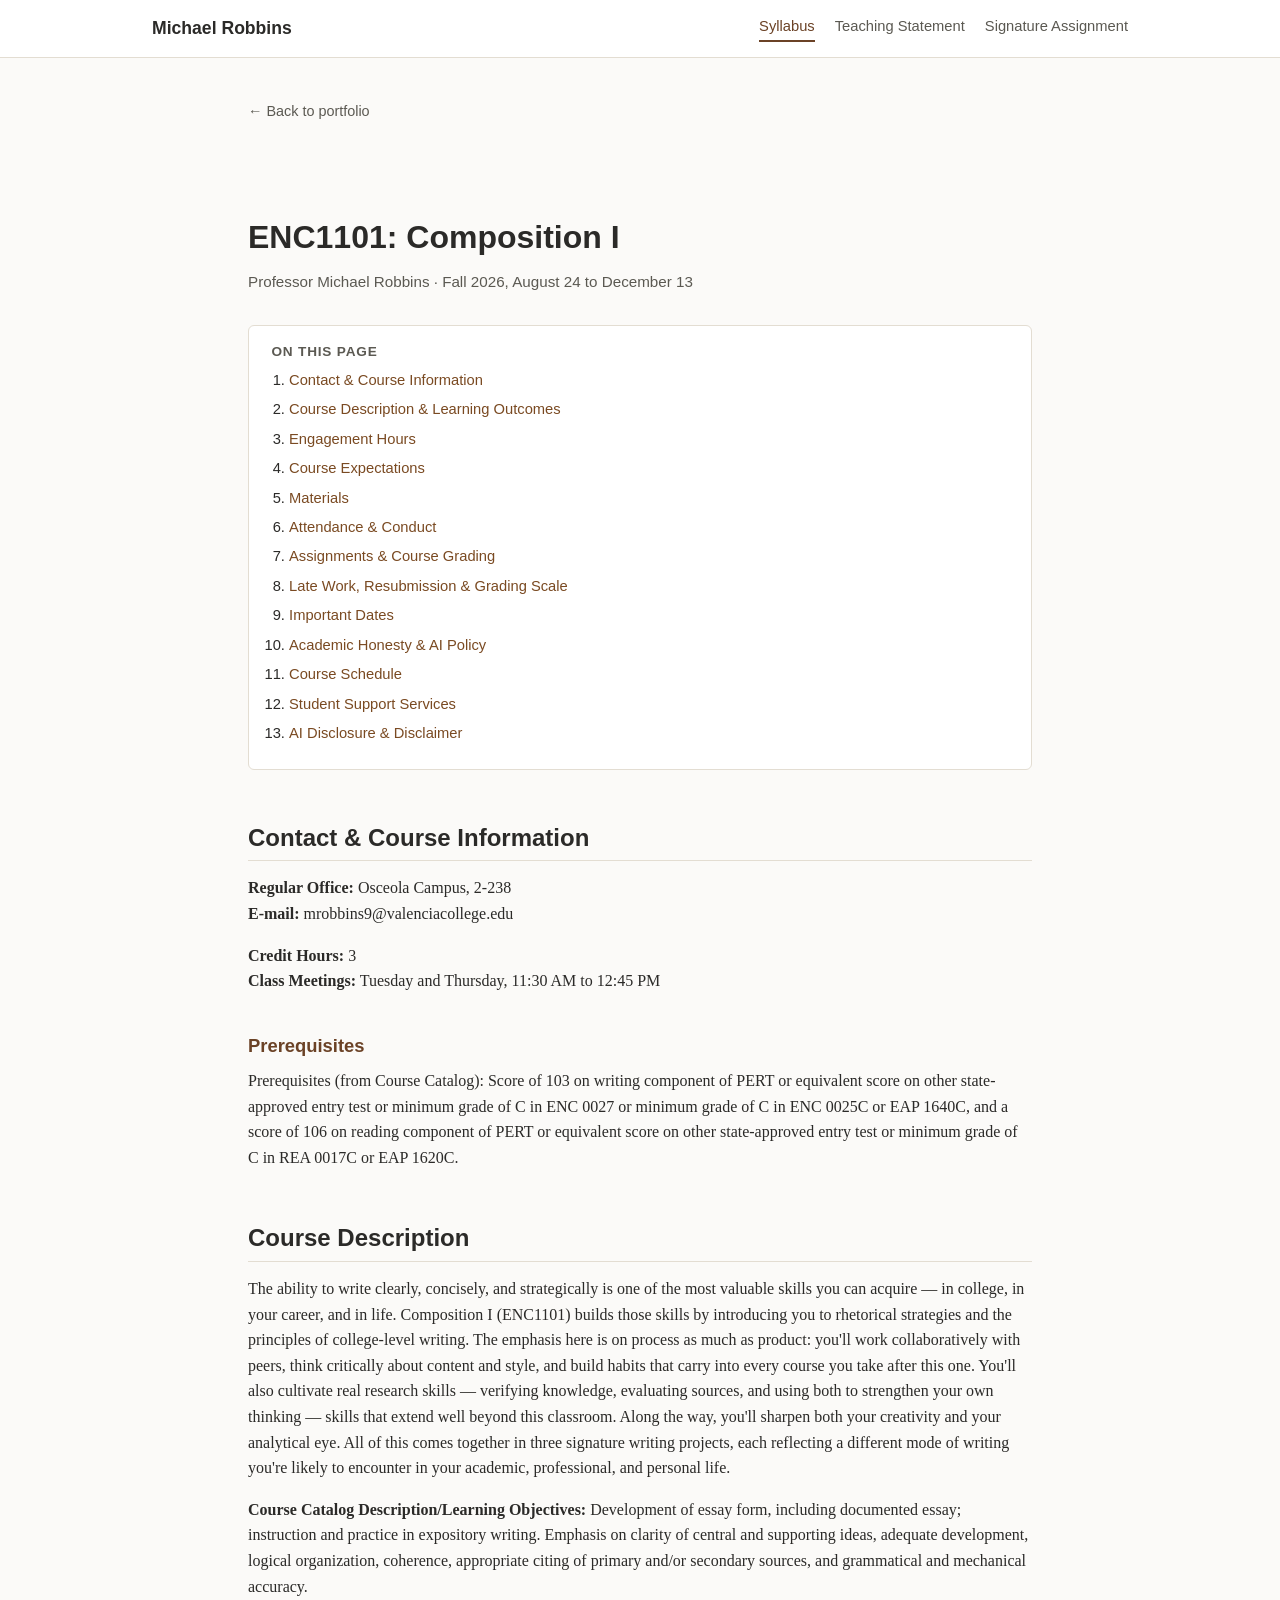
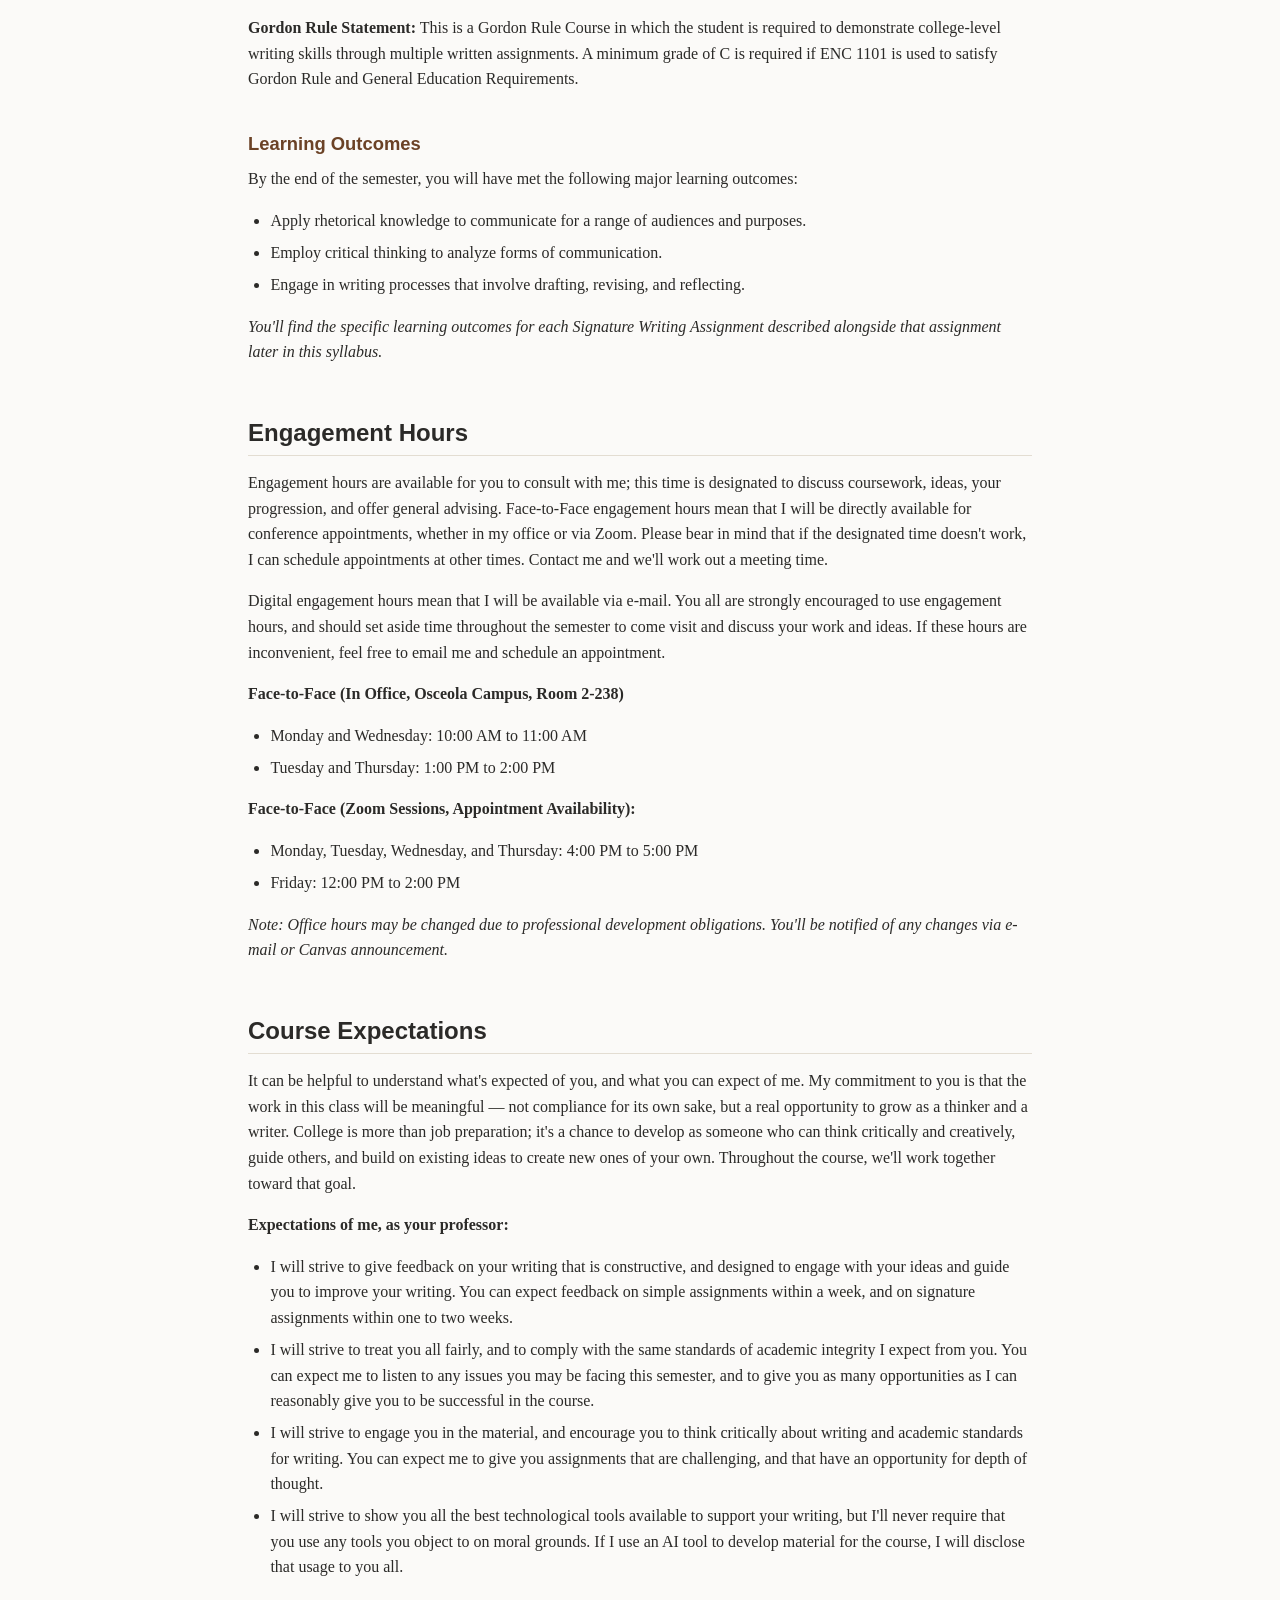
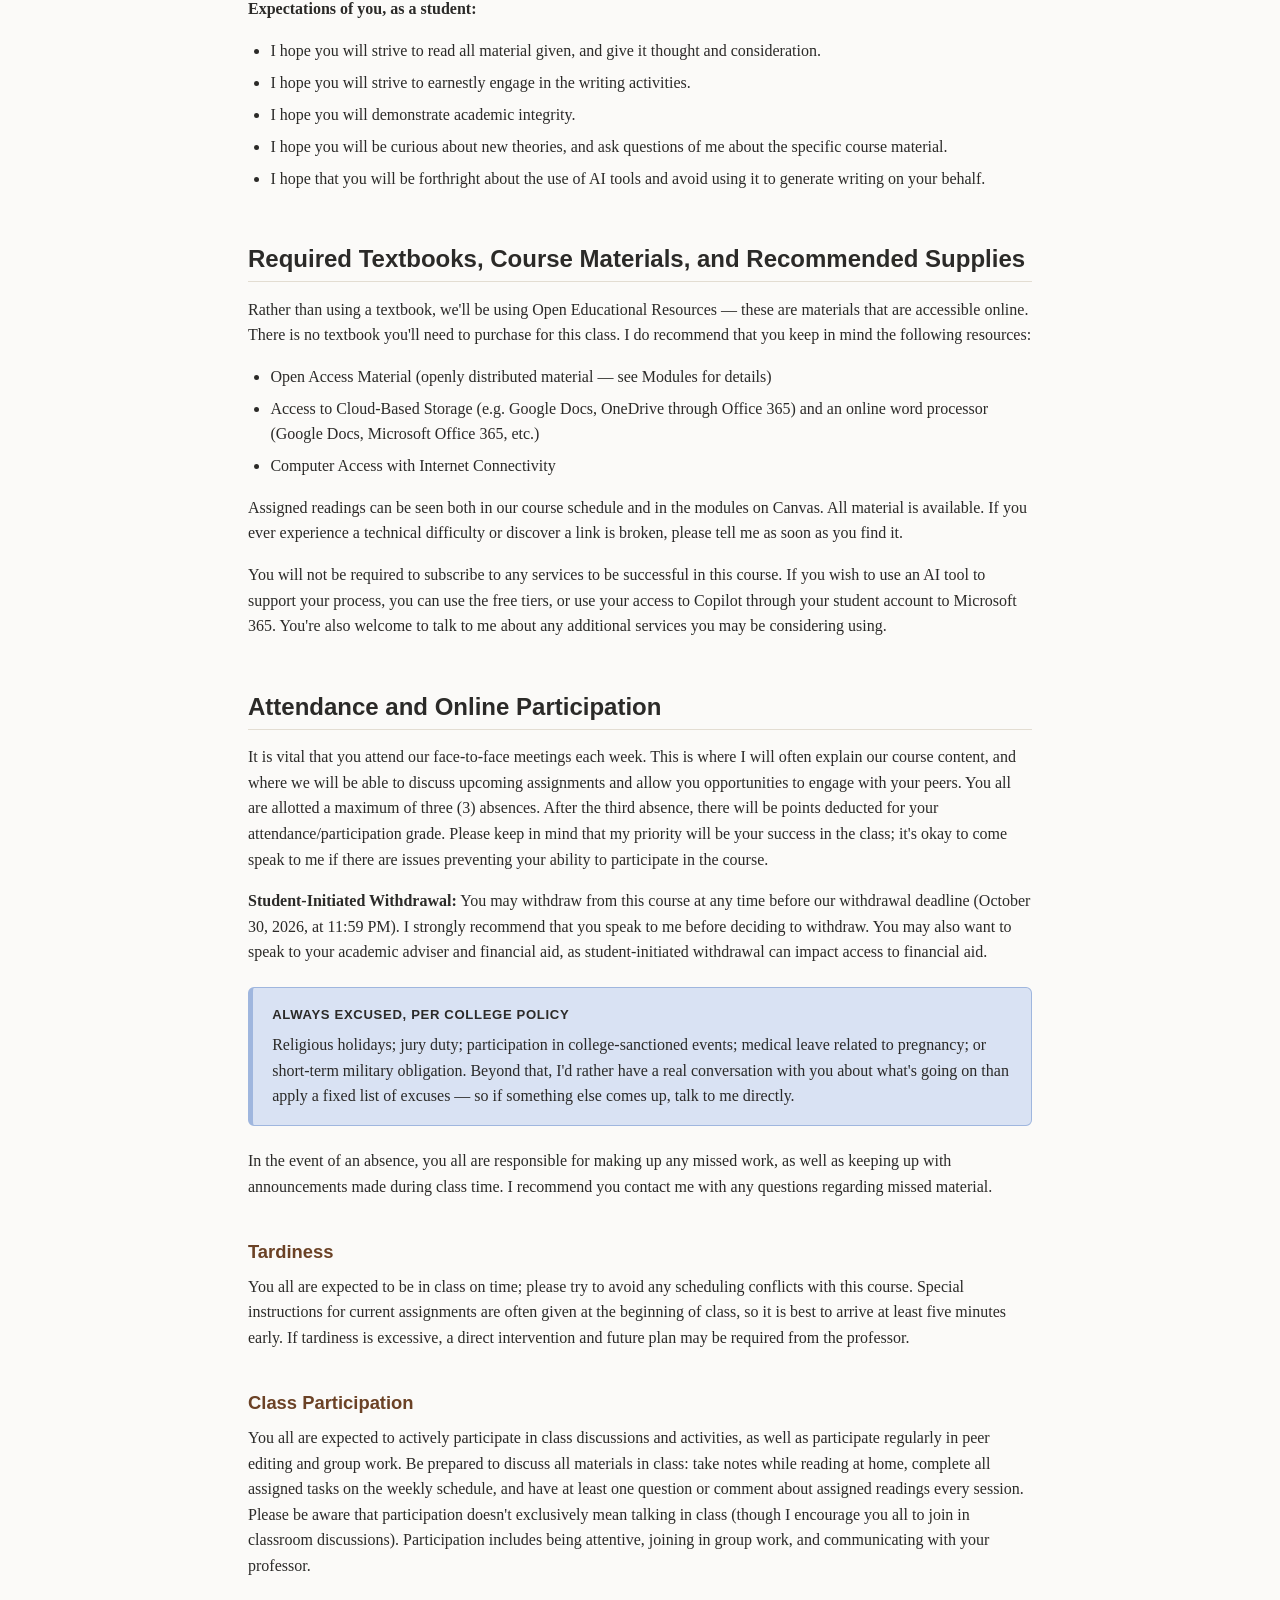
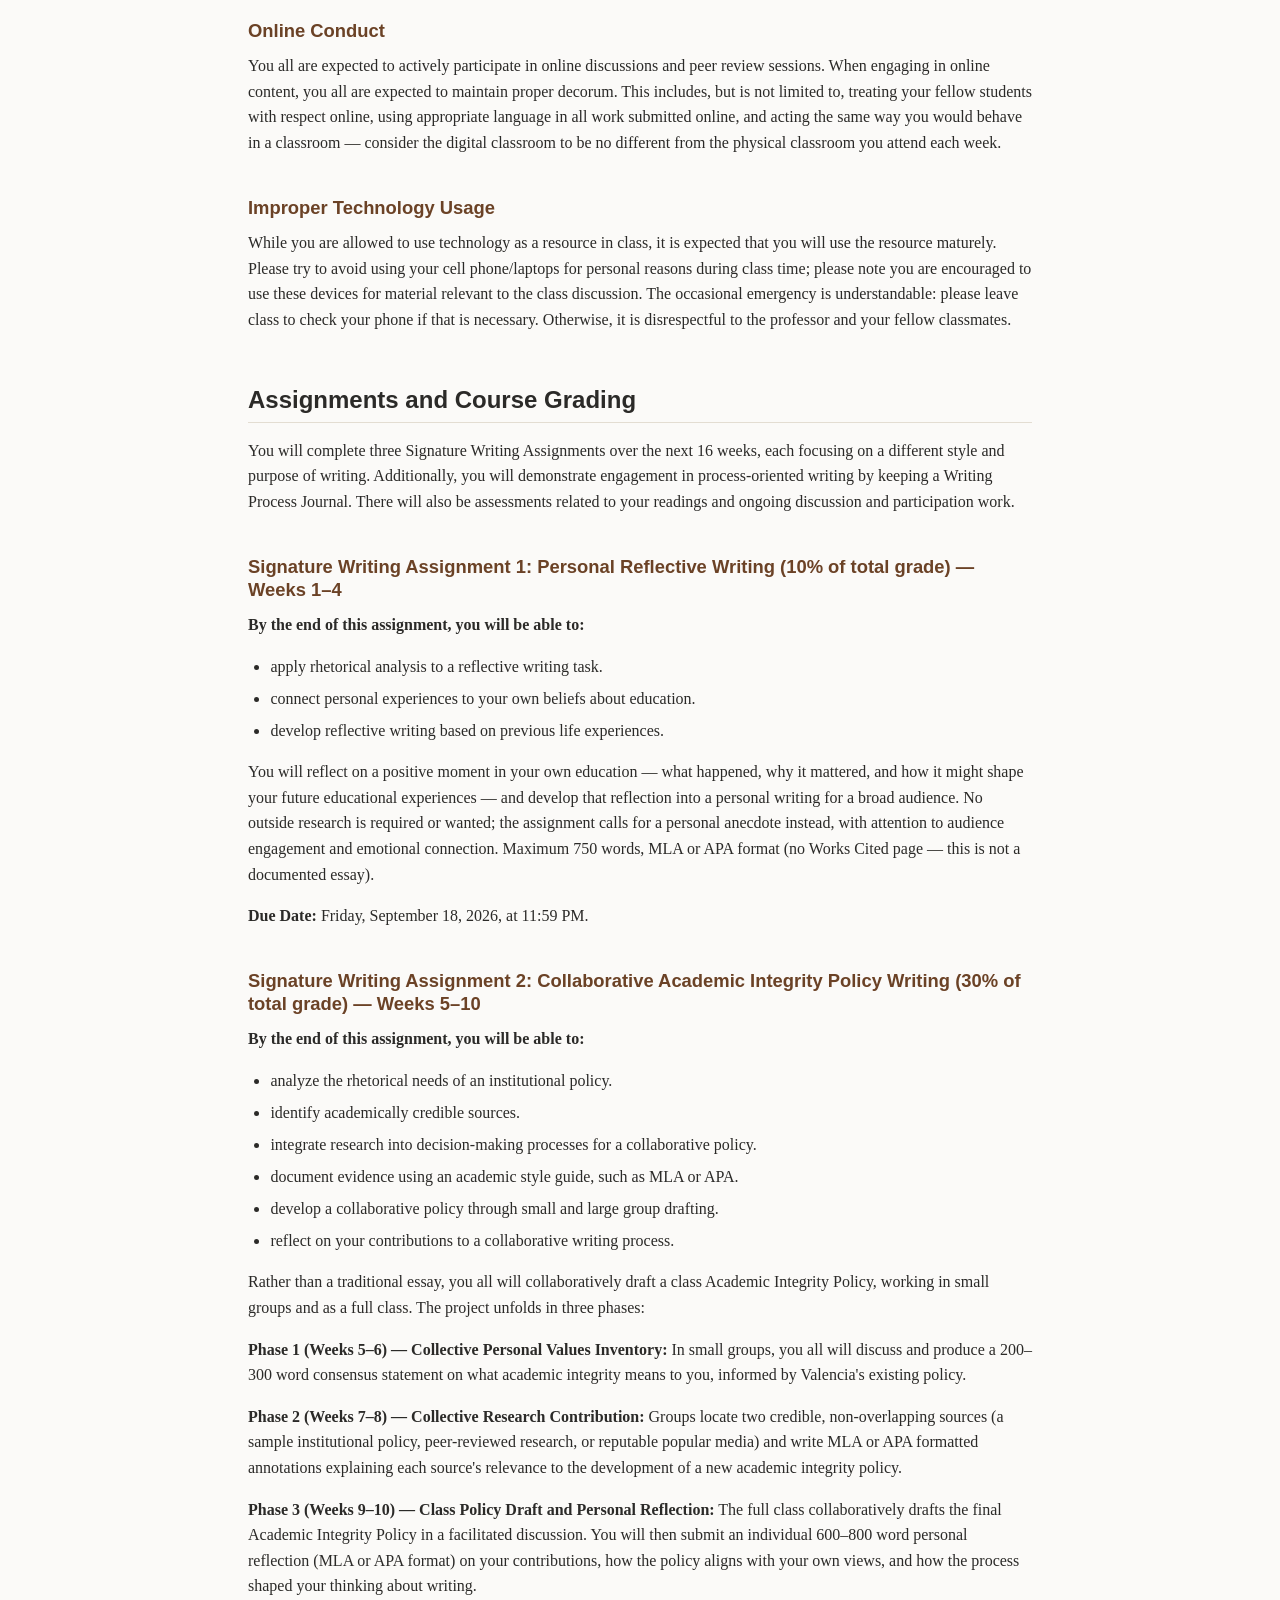
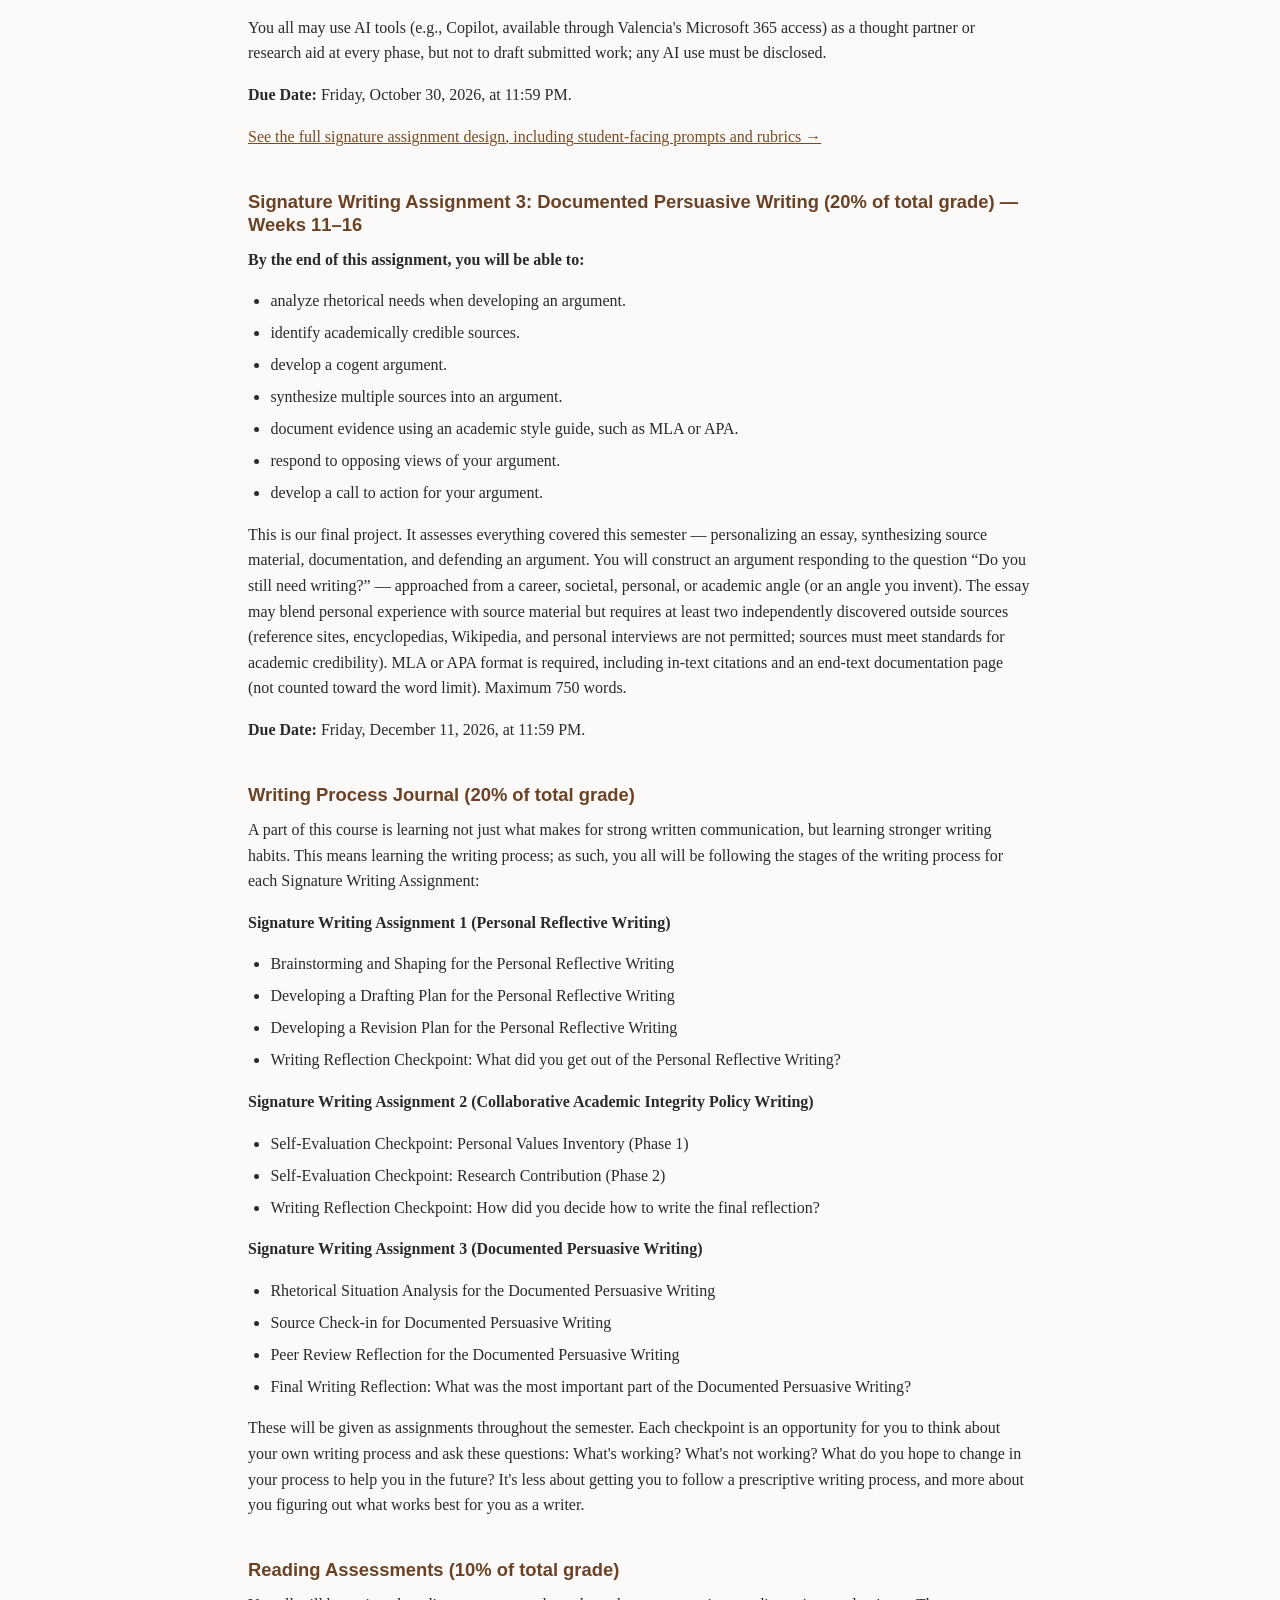
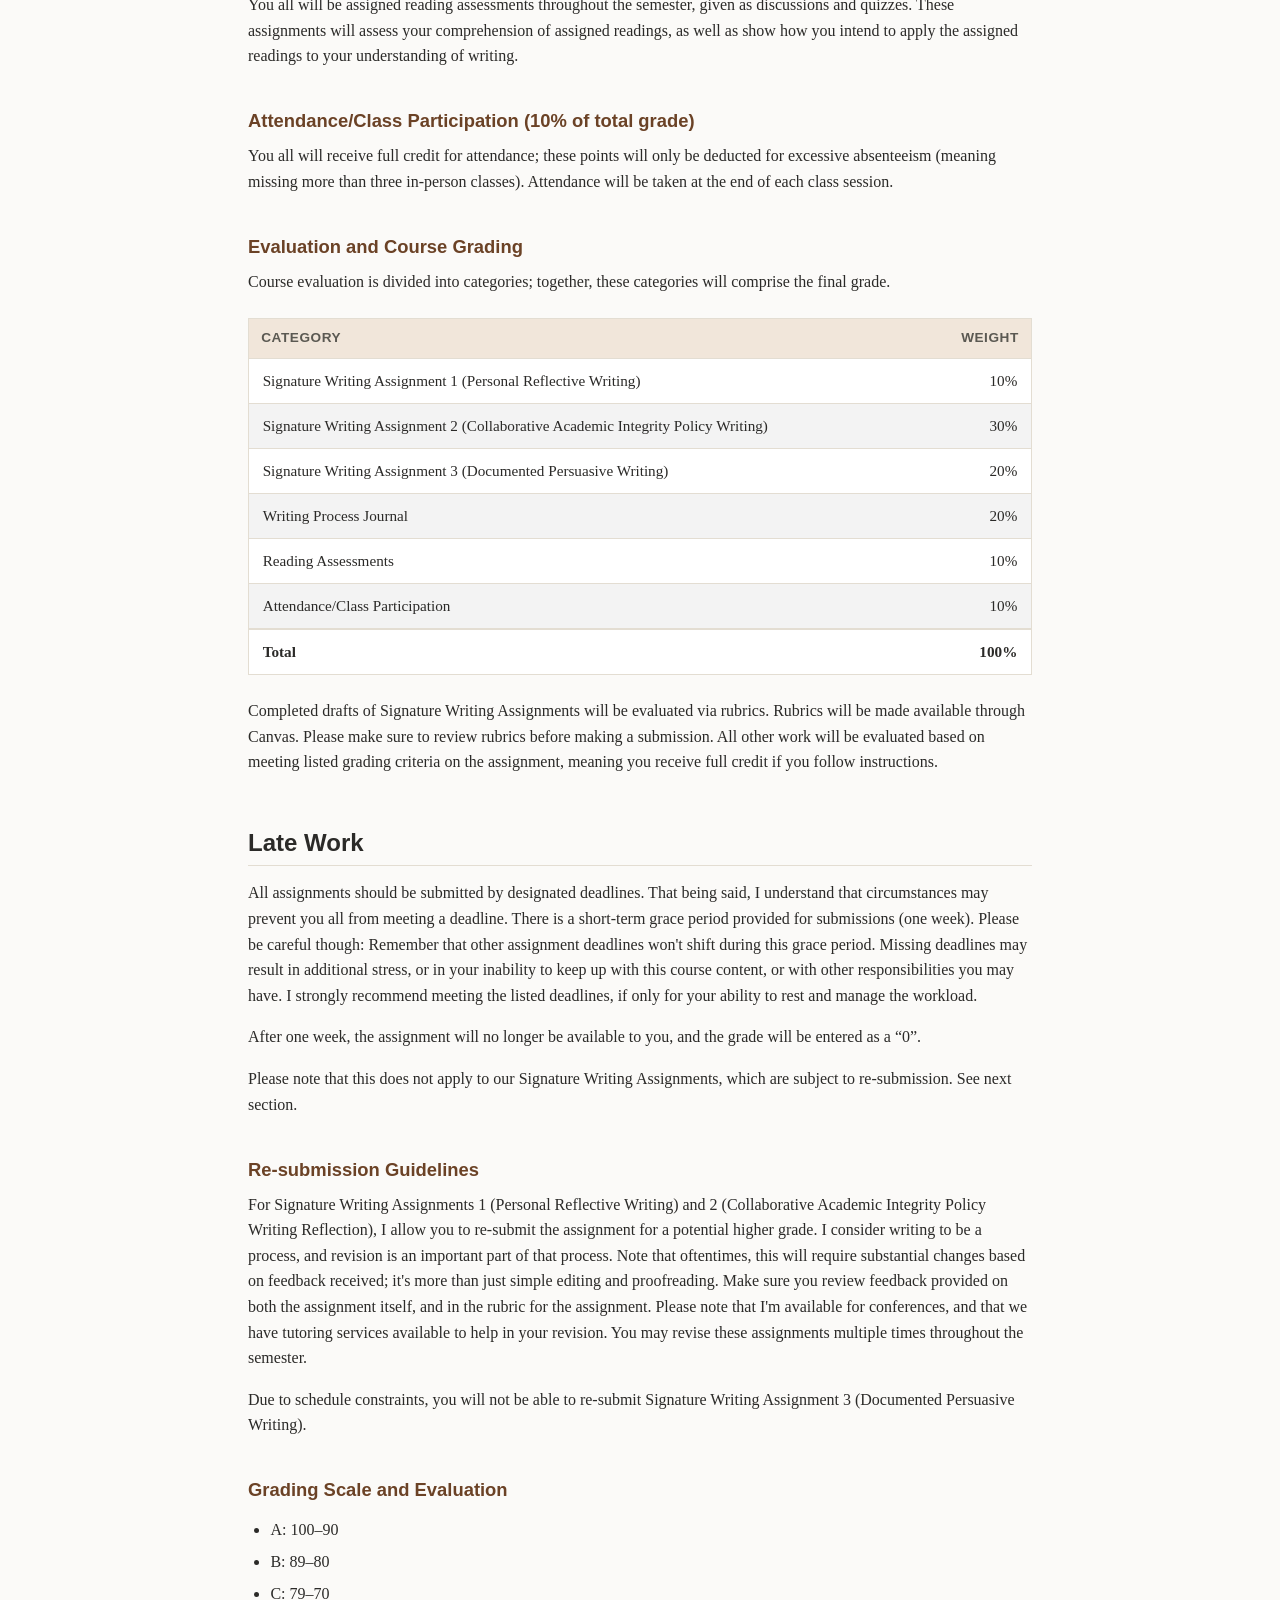
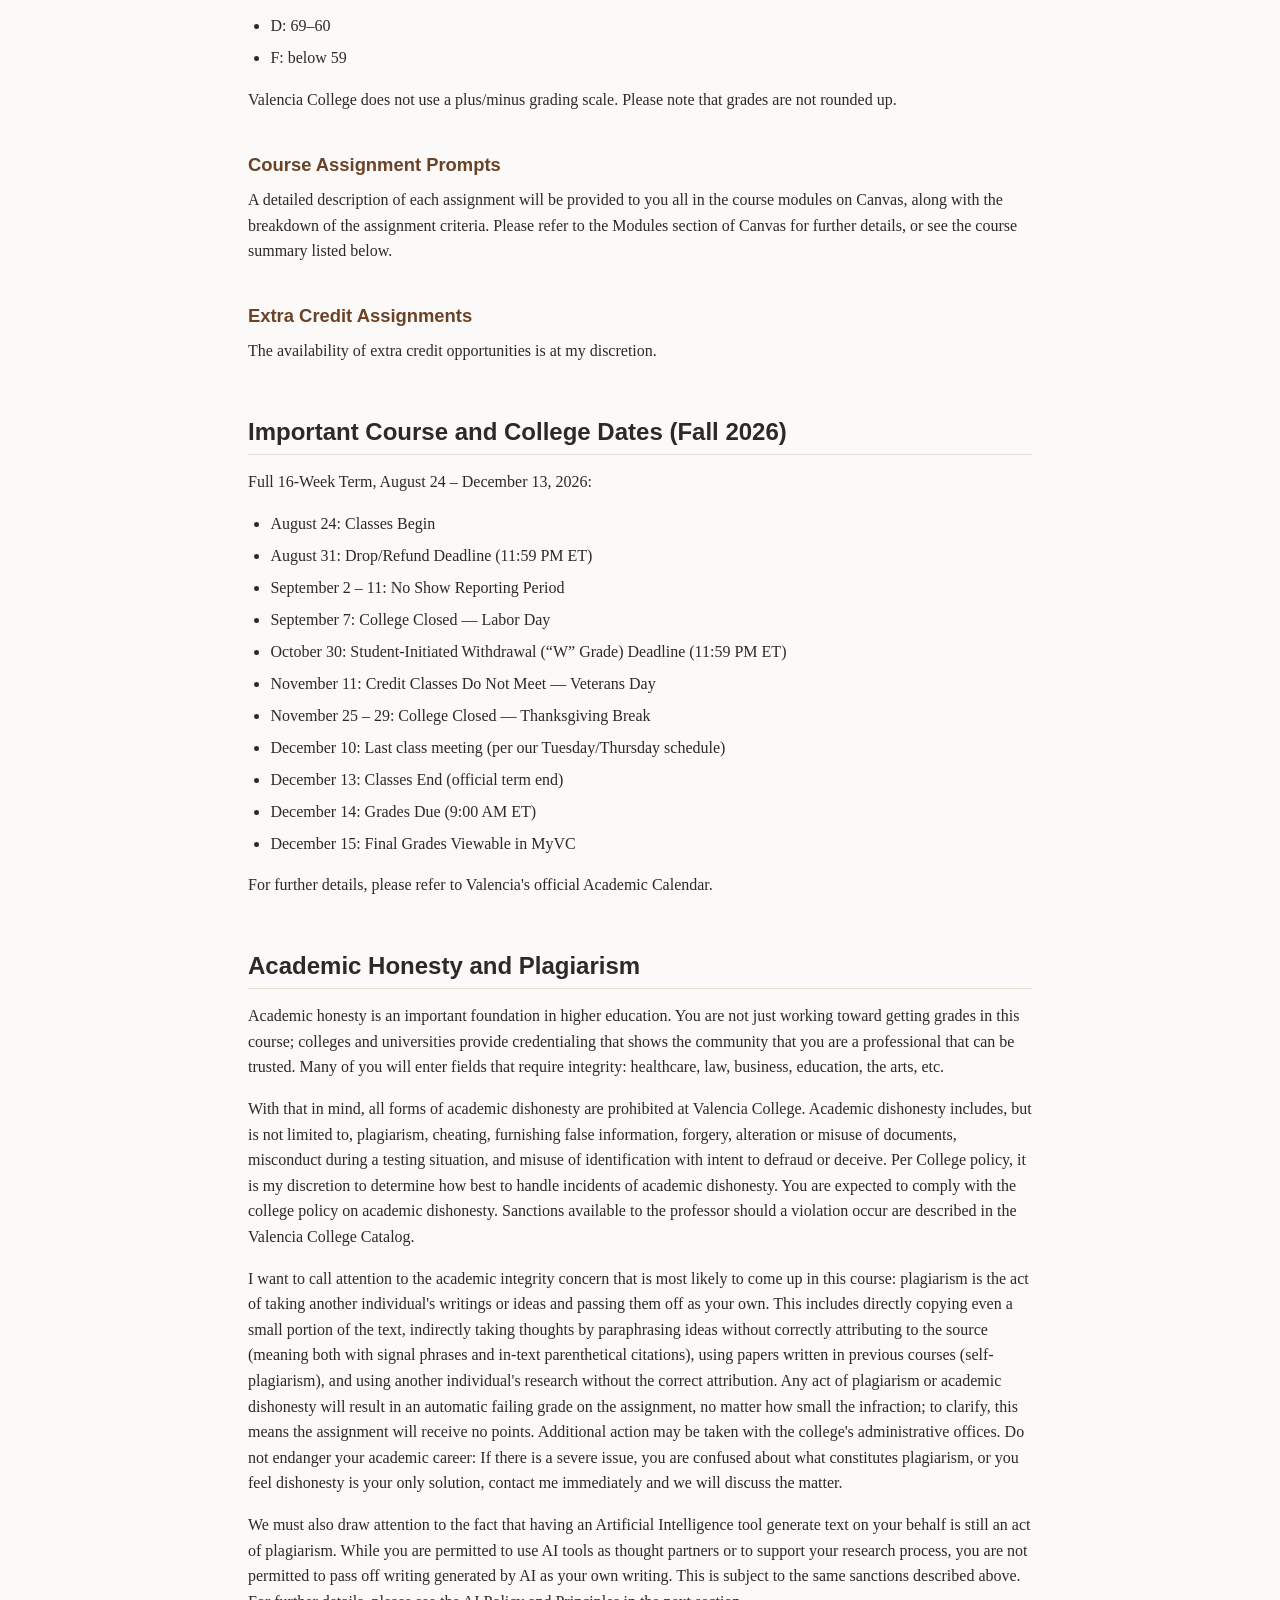
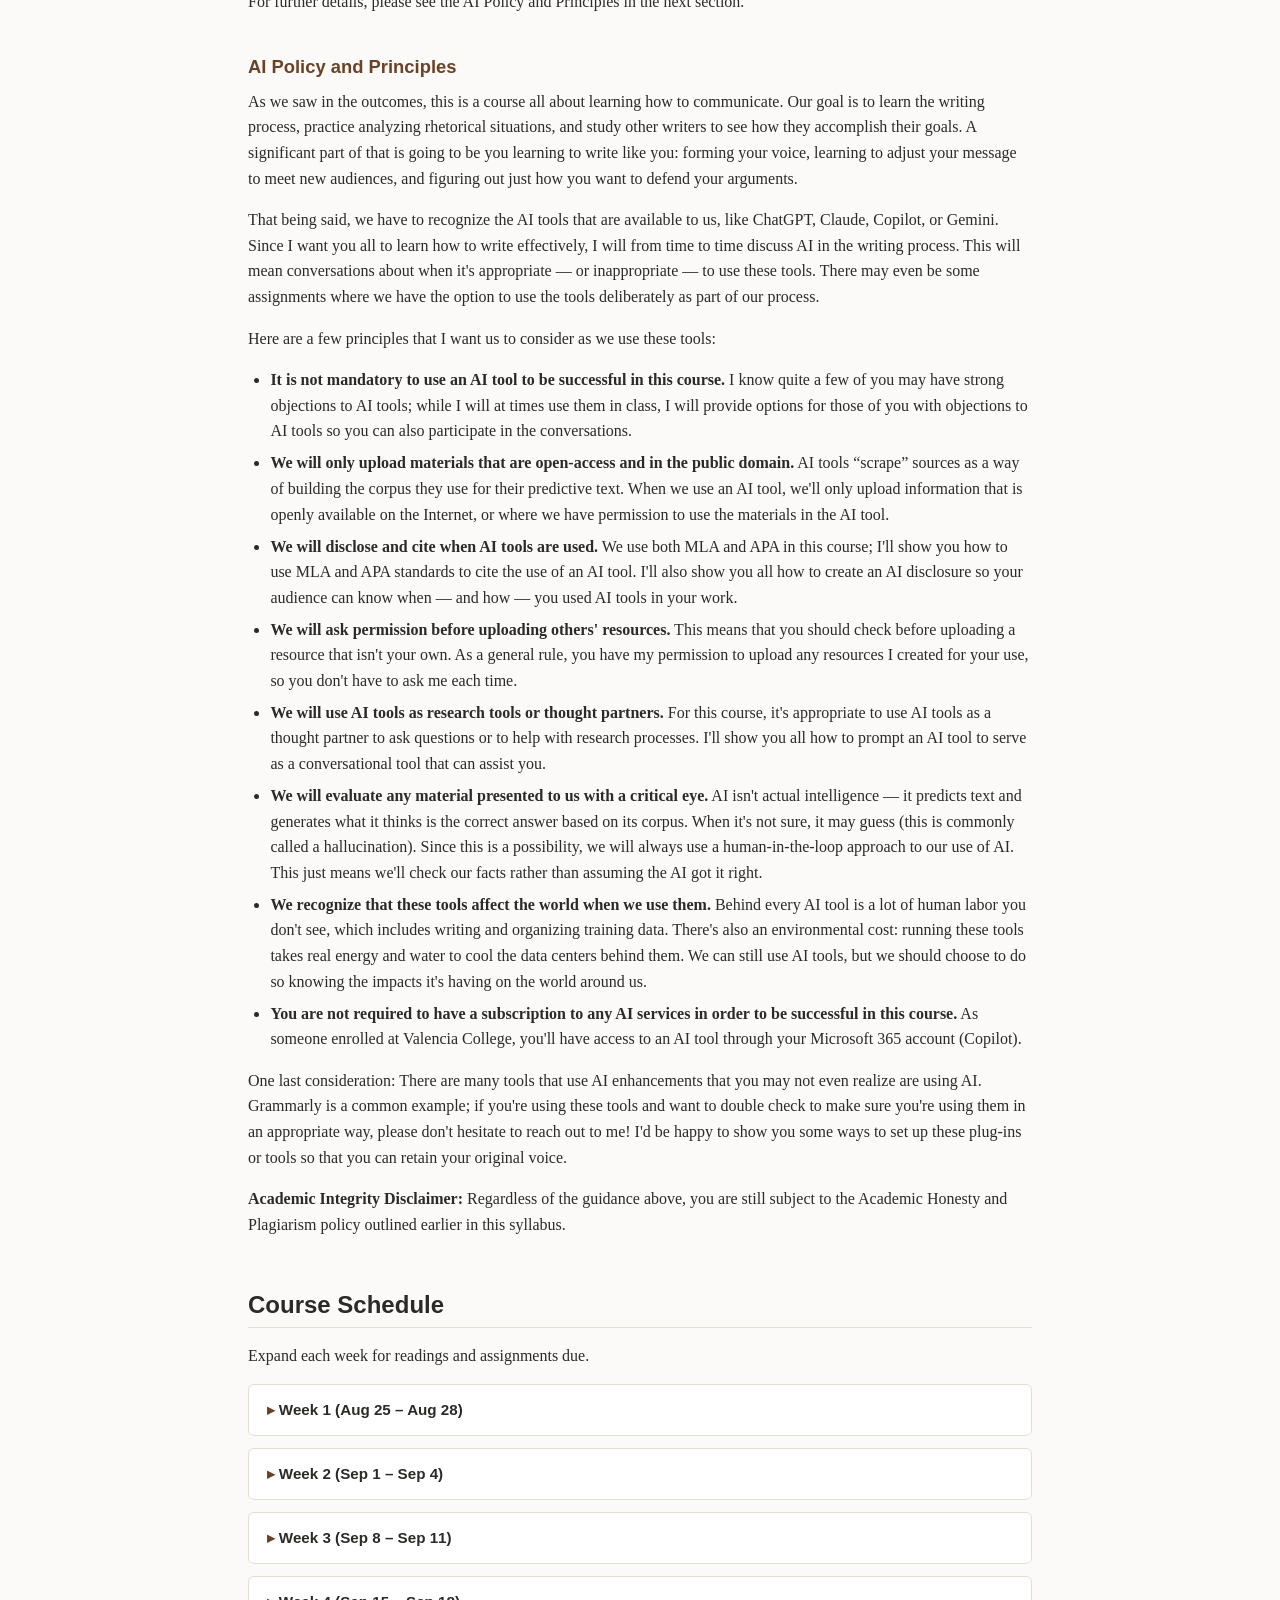
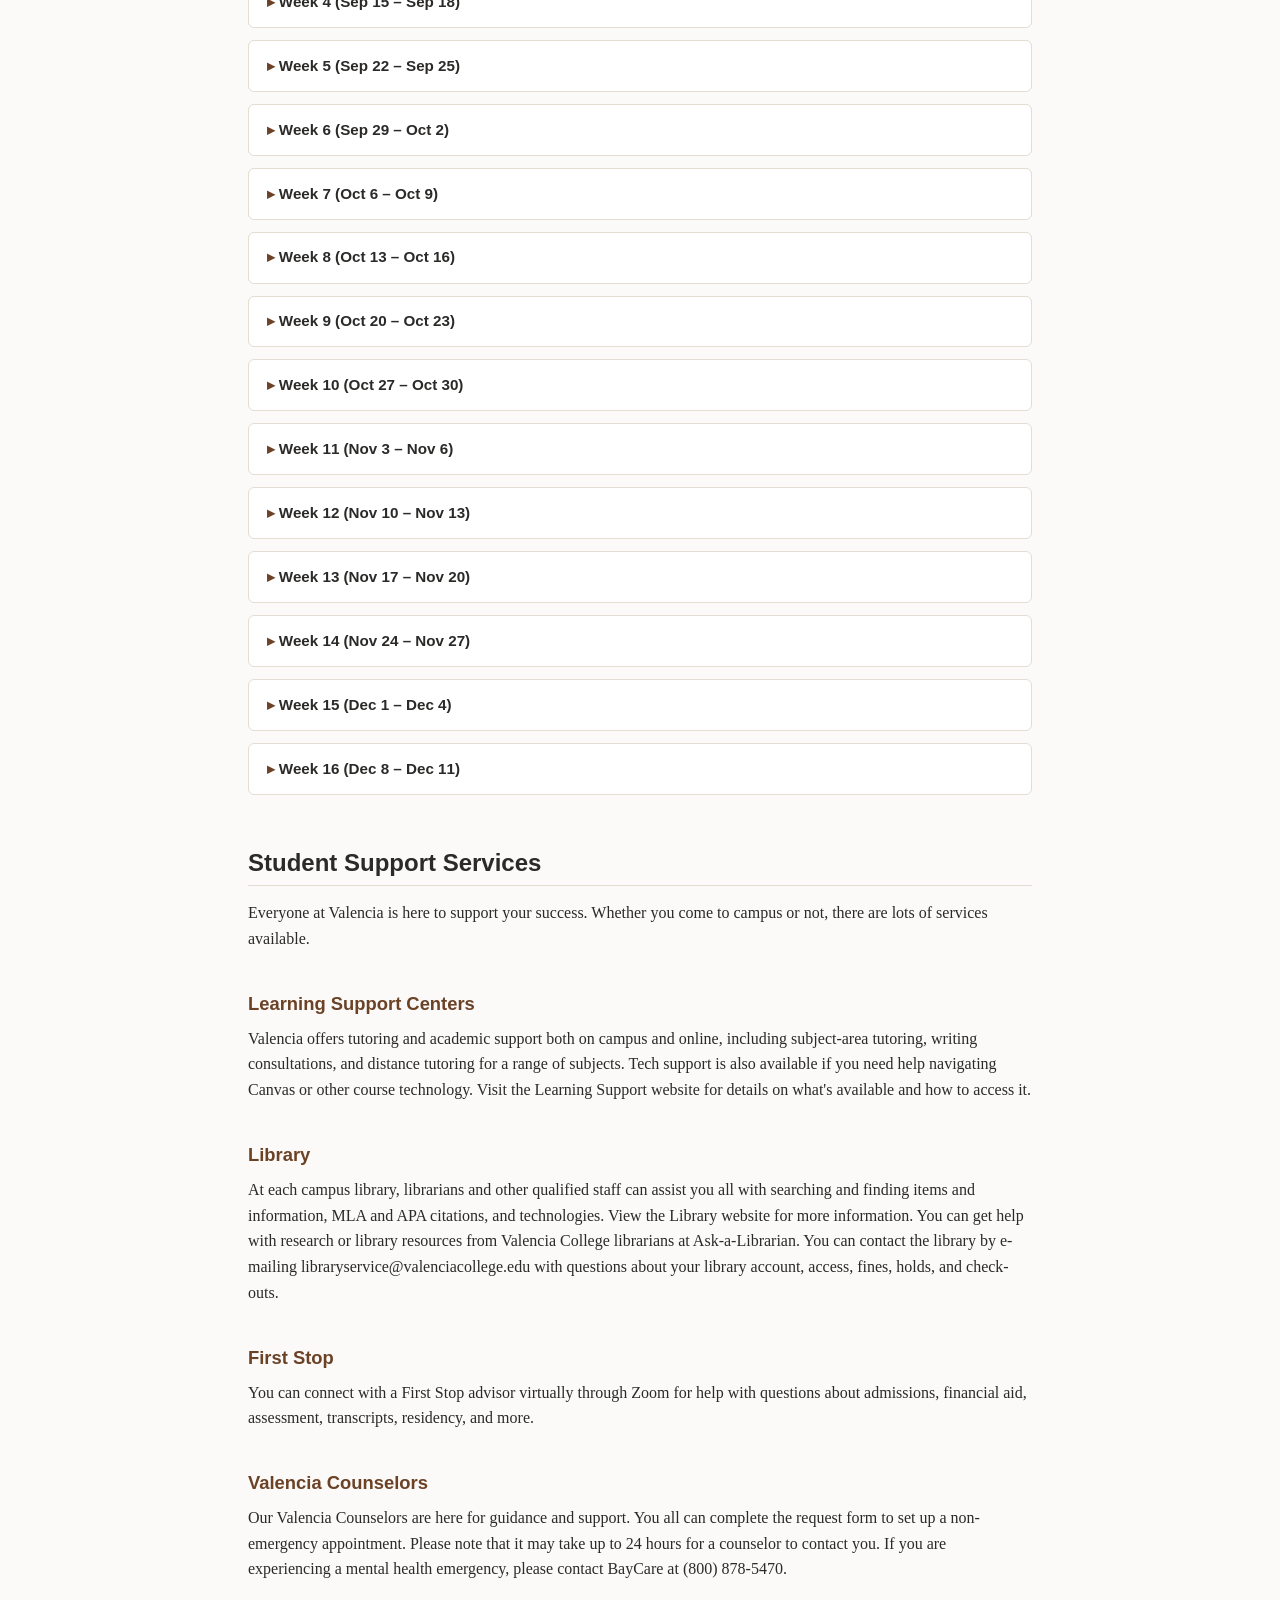
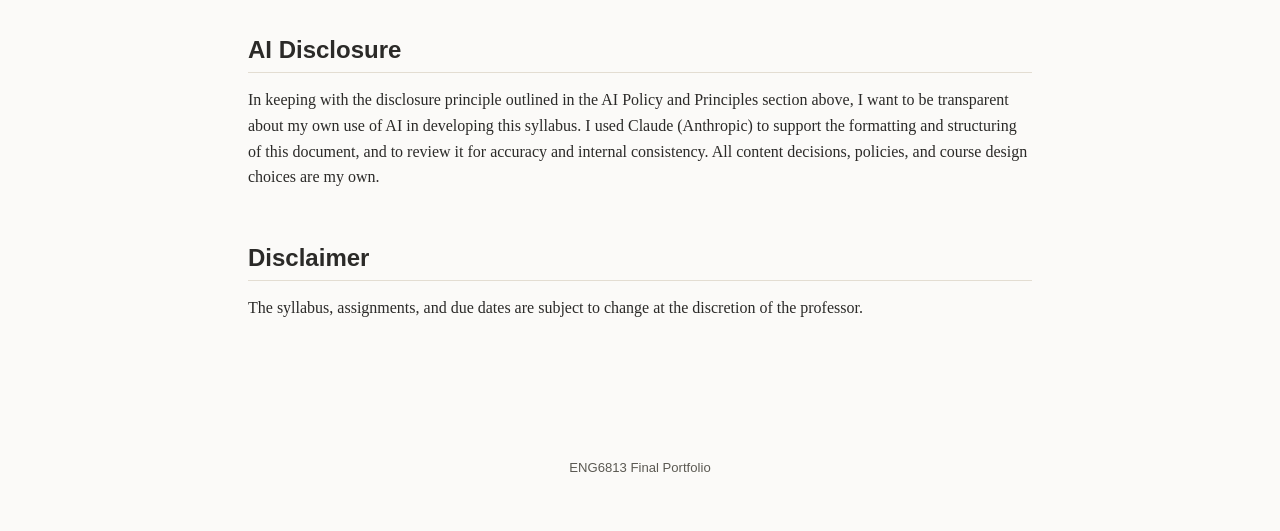
==== syllabus.html @ 7d3c4141 "Add syllabus page Converts the ENC1101 syllabus docx into a full HTML page: an in-page table of cont" ====
<!doctype html>
<html lang="en">
<head>
  <meta charset="utf-8">
  <meta name="viewport" content="width=device-width, initial-scale=1">
  <title>Syllabus — ENC1101: Composition I — Michael Robbins</title>
  <meta name="description" content="Syllabus for ENC1101: Composition I, Fall 2026. Course policies, grading breakdown, and full 16-week schedule.">
  <link rel="stylesheet" href="assets/style.css">
</head>
<body>

  <header class="site-header">
    <div class="site-header__inner">
      <a class="site-header__name" href="index.html">Michael Robbins</a>
      <nav class="site-nav" aria-label="Primary">
        <a href="syllabus.html" aria-current="page">Syllabus</a>
        <a href="teaching-statement.html">Teaching Statement</a>
        <a href="signature-assignment.html">Signature Assignment</a>
      </nav>
    </div>
  </header>

  <main class="page page--wide">
    <a class="back-link" href="index.html">&larr; Back to portfolio</a>

    <h1>ENC1101: Composition I</h1>
    <p class="doc-byline">Professor Michael Robbins &middot; Fall 2026, August 24 to December 13</p>

    <nav class="toc" aria-label="Table of contents">
      <h2>On this page</h2>
      <ol>
        <li><a href="#contact">Contact &amp; Course Information</a></li>
        <li><a href="#description">Course Description &amp; Learning Outcomes</a></li>
        <li><a href="#engagement-hours">Engagement Hours</a></li>
        <li><a href="#expectations">Course Expectations</a></li>
        <li><a href="#materials">Materials</a></li>
        <li><a href="#attendance">Attendance &amp; Conduct</a></li>
        <li><a href="#grading">Assignments &amp; Course Grading</a></li>
        <li><a href="#policies">Late Work, Resubmission &amp; Grading Scale</a></li>
        <li><a href="#dates">Important Dates</a></li>
        <li><a href="#honesty">Academic Honesty &amp; AI Policy</a></li>
        <li><a href="#schedule">Course Schedule</a></li>
        <li><a href="#support">Student Support Services</a></li>
        <li><a href="#disclosures">AI Disclosure &amp; Disclaimer</a></li>
      </ol>
    </nav>

    <h2 id="contact">Contact &amp; Course Information</h2>

    <p><strong>Regular Office:</strong> Osceola Campus, 2-238<br>
    <strong>E-mail:</strong> mrobbins9@valenciacollege.edu</p>

    <p><strong>Credit Hours:</strong> 3<br>
    <strong>Class Meetings:</strong> Tuesday and Thursday, 11:30 AM to 12:45 PM</p>

    <h3>Prerequisites</h3>
    <p>Prerequisites (from Course Catalog): Score of 103 on writing component of PERT or equivalent score on other state-approved entry test or minimum grade of C in ENC 0027 or minimum grade of C in ENC 0025C or EAP 1640C, and a score of 106 on reading component of PERT or equivalent score on other state-approved entry test or minimum grade of C in REA 0017C or EAP 1620C.</p>

    <h2 id="description">Course Description</h2>

    <p>The ability to write clearly, concisely, and strategically is one of the most valuable skills you can acquire &mdash; in college, in your career, and in life. Composition I (ENC1101) builds those skills by introducing you to rhetorical strategies and the principles of college-level writing. The emphasis here is on process as much as product: you'll work collaboratively with peers, think critically about content and style, and build habits that carry into every course you take after this one. You'll also cultivate real research skills &mdash; verifying knowledge, evaluating sources, and using both to strengthen your own thinking &mdash; skills that extend well beyond this classroom. Along the way, you'll sharpen both your creativity and your analytical eye. All of this comes together in three signature writing projects, each reflecting a different mode of writing you're likely to encounter in your academic, professional, and personal life.</p>

    <p><strong>Course Catalog Description/Learning Objectives:</strong> Development of essay form, including documented essay; instruction and practice in expository writing. Emphasis on clarity of central and supporting ideas, adequate development, logical organization, coherence, appropriate citing of primary and/or secondary sources, and grammatical and mechanical accuracy.</p>

    <p><strong>Gordon Rule Statement:</strong> This is a Gordon Rule Course in which the student is required to demonstrate college-level writing skills through multiple written assignments. A minimum grade of C is required if ENC 1101 is used to satisfy Gordon Rule and General Education Requirements.</p>

    <h3 id="outcomes">Learning Outcomes</h3>
    <p>By the end of the semester, you will have met the following major learning outcomes:</p>
    <ul>
      <li>Apply rhetorical knowledge to communicate for a range of audiences and purposes.</li>
      <li>Employ critical thinking to analyze forms of communication.</li>
      <li>Engage in writing processes that involve drafting, revising, and reflecting.</li>
    </ul>
    <p><em>You'll find the specific learning outcomes for each Signature Writing Assignment described alongside that assignment later in this syllabus.</em></p>

    <h2 id="engagement-hours">Engagement Hours</h2>

    <p>Engagement hours are available for you to consult with me; this time is designated to discuss coursework, ideas, your progression, and offer general advising. Face-to-Face engagement hours mean that I will be directly available for conference appointments, whether in my office or via Zoom. Please bear in mind that if the designated time doesn't work, I can schedule appointments at other times. Contact me and we'll work out a meeting time.</p>

    <p>Digital engagement hours mean that I will be available via e-mail. You all are strongly encouraged to use engagement hours, and should set aside time throughout the semester to come visit and discuss your work and ideas. If these hours are inconvenient, feel free to email me and schedule an appointment.</p>

    <p><strong>Face-to-Face (In Office, Osceola Campus, Room 2-238)</strong></p>
    <ul>
      <li>Monday and Wednesday: 10:00 AM to 11:00 AM</li>
      <li>Tuesday and Thursday: 1:00 PM to 2:00 PM</li>
    </ul>

    <p><strong>Face-to-Face (Zoom Sessions, Appointment Availability):</strong></p>
    <ul>
      <li>Monday, Tuesday, Wednesday, and Thursday: 4:00 PM to 5:00 PM</li>
      <li>Friday: 12:00 PM to 2:00 PM</li>
    </ul>

    <p><em>Note: Office hours may be changed due to professional development obligations. You'll be notified of any changes via e-mail or Canvas announcement.</em></p>

    <h2 id="expectations">Course Expectations</h2>

    <p>It can be helpful to understand what's expected of you, and what you can expect of me. My commitment to you is that the work in this class will be meaningful &mdash; not compliance for its own sake, but a real opportunity to grow as a thinker and a writer. College is more than job preparation; it's a chance to develop as someone who can think critically and creatively, guide others, and build on existing ideas to create new ones of your own. Throughout the course, we'll work together toward that goal.</p>

    <p><strong>Expectations of me, as your professor:</strong></p>
    <ul>
      <li>I will strive to give feedback on your writing that is constructive, and designed to engage with your ideas and guide you to improve your writing. You can expect feedback on simple assignments within a week, and on signature assignments within one to two weeks.</li>
      <li>I will strive to treat you all fairly, and to comply with the same standards of academic integrity I expect from you. You can expect me to listen to any issues you may be facing this semester, and to give you as many opportunities as I can reasonably give you to be successful in the course.</li>
      <li>I will strive to engage you in the material, and encourage you to think critically about writing and academic standards for writing. You can expect me to give you assignments that are challenging, and that have an opportunity for depth of thought.</li>
      <li>I will strive to show you all the best technological tools available to support your writing, but I'll never require that you use any tools you object to on moral grounds. If I use an AI tool to develop material for the course, I will disclose that usage to you all.</li>
    </ul>

    <p><strong>Expectations of you, as a student:</strong></p>
    <ul>
      <li>I hope you will strive to read all material given, and give it thought and consideration.</li>
      <li>I hope you will strive to earnestly engage in the writing activities.</li>
      <li>I hope you will demonstrate academic integrity.</li>
      <li>I hope you will be curious about new theories, and ask questions of me about the specific course material.</li>
      <li>I hope that you will be forthright about the use of AI tools and avoid using it to generate writing on your behalf.</li>
    </ul>

    <h2 id="materials">Required Textbooks, Course Materials, and Recommended Supplies</h2>

    <p>Rather than using a textbook, we'll be using Open Educational Resources &mdash; these are materials that are accessible online. There is no textbook you'll need to purchase for this class. I do recommend that you keep in mind the following resources:</p>
    <ul>
      <li>Open Access Material (openly distributed material &mdash; see Modules for details)</li>
      <li>Access to Cloud-Based Storage (e.g. Google Docs, OneDrive through Office 365) and an online word processor (Google Docs, Microsoft Office 365, etc.)</li>
      <li>Computer Access with Internet Connectivity</li>
    </ul>

    <p>Assigned readings can be seen both in our course schedule and in the modules on Canvas. All material is available. If you ever experience a technical difficulty or discover a link is broken, please tell me as soon as you find it.</p>

    <p>You will not be required to subscribe to any services to be successful in this course. If you wish to use an AI tool to support your process, you can use the free tiers, or use your access to Copilot through your student account to Microsoft 365. You're also welcome to talk to me about any additional services you may be considering using.</p>

    <h2 id="attendance">Attendance and Online Participation</h2>

    <p>It is vital that you attend our face-to-face meetings each week. This is where I will often explain our course content, and where we will be able to discuss upcoming assignments and allow you opportunities to engage with your peers. You all are allotted a maximum of three (3) absences. After the third absence, there will be points deducted for your attendance/participation grade. Please keep in mind that my priority will be your success in the class; it's okay to come speak to me if there are issues preventing your ability to participate in the course.</p>

    <p><strong>Student-Initiated Withdrawal:</strong> You may withdraw from this course at any time before our withdrawal deadline (October 30, 2026, at 11:59 PM). I strongly recommend that you speak to me before deciding to withdraw. You may also want to speak to your academic adviser and financial aid, as student-initiated withdrawal can impact access to financial aid.</p>

    <div class="callout callout--deadline">
      <span class="callout__label">Always Excused, Per College Policy</span>
      <p>Religious holidays; jury duty; participation in college-sanctioned events; medical leave related to pregnancy; or short-term military obligation. Beyond that, I'd rather have a real conversation with you about what's going on than apply a fixed list of excuses &mdash; so if something else comes up, talk to me directly.</p>
    </div>

    <p>In the event of an absence, you all are responsible for making up any missed work, as well as keeping up with announcements made during class time. I recommend you contact me with any questions regarding missed material.</p>

    <h3>Tardiness</h3>
    <p>You all are expected to be in class on time; please try to avoid any scheduling conflicts with this course. Special instructions for current assignments are often given at the beginning of class, so it is best to arrive at least five minutes early. If tardiness is excessive, a direct intervention and future plan may be required from the professor.</p>

    <h3>Class Participation</h3>
    <p>You all are expected to actively participate in class discussions and activities, as well as participate regularly in peer editing and group work. Be prepared to discuss all materials in class: take notes while reading at home, complete all assigned tasks on the weekly schedule, and have at least one question or comment about assigned readings every session. Please be aware that participation doesn't exclusively mean talking in class (though I encourage you all to join in classroom discussions). Participation includes being attentive, joining in group work, and communicating with your professor.</p>

    <h3>Online Conduct</h3>
    <p>You all are expected to actively participate in online discussions and peer review sessions. When engaging in online content, you all are expected to maintain proper decorum. This includes, but is not limited to, treating your fellow students with respect online, using appropriate language in all work submitted online, and acting the same way you would behave in a classroom &mdash; consider the digital classroom to be no different from the physical classroom you attend each week.</p>

    <h3>Improper Technology Usage</h3>
    <p>While you are allowed to use technology as a resource in class, it is expected that you will use the resource maturely. Please try to avoid using your cell phone/laptops for personal reasons during class time; please note you are encouraged to use these devices for material relevant to the class discussion. The occasional emergency is understandable: please leave class to check your phone if that is necessary. Otherwise, it is disrespectful to the professor and your fellow classmates.</p>

    <h2 id="grading">Assignments and Course Grading</h2>

    <p>You will complete three Signature Writing Assignments over the next 16 weeks, each focusing on a different style and purpose of writing. Additionally, you will demonstrate engagement in process-oriented writing by keeping a Writing Process Journal. There will also be assessments related to your readings and ongoing discussion and participation work.</p>

    <h3>Signature Writing Assignment 1: Personal Reflective Writing (10% of total grade) &mdash; Weeks 1&ndash;4</h3>
    <p><strong>By the end of this assignment, you will be able to:</strong></p>
    <ul>
      <li>apply rhetorical analysis to a reflective writing task.</li>
      <li>connect personal experiences to your own beliefs about education.</li>
      <li>develop reflective writing based on previous life experiences.</li>
    </ul>
    <p>You will reflect on a positive moment in your own education &mdash; what happened, why it mattered, and how it might shape your future educational experiences &mdash; and develop that reflection into a personal writing for a broad audience. No outside research is required or wanted; the assignment calls for a personal anecdote instead, with attention to audience engagement and emotional connection. Maximum 750 words, MLA or APA format (no Works Cited page &mdash; this is not a documented essay).</p>
    <p><strong>Due Date:</strong> Friday, September 18, 2026, at 11:59 PM.</p>

    <h3>Signature Writing Assignment 2: Collaborative Academic Integrity Policy Writing (30% of total grade) &mdash; Weeks 5&ndash;10</h3>
    <p><strong>By the end of this assignment, you will be able to:</strong></p>
    <ul>
      <li>analyze the rhetorical needs of an institutional policy.</li>
      <li>identify academically credible sources.</li>
      <li>integrate research into decision-making processes for a collaborative policy.</li>
      <li>document evidence using an academic style guide, such as MLA or APA.</li>
      <li>develop a collaborative policy through small and large group drafting.</li>
      <li>reflect on your contributions to a collaborative writing process.</li>
    </ul>
    <p>Rather than a traditional essay, you all will collaboratively draft a class Academic Integrity Policy, working in small groups and as a full class. The project unfolds in three phases:</p>
    <p><strong>Phase 1 (Weeks 5&ndash;6) &mdash; Collective Personal Values Inventory:</strong> In small groups, you all will discuss and produce a 200&ndash;300 word consensus statement on what academic integrity means to you, informed by Valencia's existing policy.</p>
    <p><strong>Phase 2 (Weeks 7&ndash;8) &mdash; Collective Research Contribution:</strong> Groups locate two credible, non-overlapping sources (a sample institutional policy, peer-reviewed research, or reputable popular media) and write MLA or APA formatted annotations explaining each source's relevance to the development of a new academic integrity policy.</p>
    <p><strong>Phase 3 (Weeks 9&ndash;10) &mdash; Class Policy Draft and Personal Reflection:</strong> The full class collaboratively drafts the final Academic Integrity Policy in a facilitated discussion. You will then submit an individual 600&ndash;800 word personal reflection (MLA or APA format) on your contributions, how the policy aligns with your own views, and how the process shaped your thinking about writing.</p>
    <p>You all may use AI tools (e.g., Copilot, available through Valencia's Microsoft 365 access) as a thought partner or research aid at every phase, but not to draft submitted work; any AI use must be disclosed.</p>
    <p><strong>Due Date:</strong> Friday, October 30, 2026, at 11:59 PM.</p>
    <p><a href="signature-assignment.html">See the full signature assignment design, including student-facing prompts and rubrics &rarr;</a></p>

    <h3>Signature Writing Assignment 3: Documented Persuasive Writing (20% of total grade) &mdash; Weeks 11&ndash;16</h3>
    <p><strong>By the end of this assignment, you will be able to:</strong></p>
    <ul>
      <li>analyze rhetorical needs when developing an argument.</li>
      <li>identify academically credible sources.</li>
      <li>develop a cogent argument.</li>
      <li>synthesize multiple sources into an argument.</li>
      <li>document evidence using an academic style guide, such as MLA or APA.</li>
      <li>respond to opposing views of your argument.</li>
      <li>develop a call to action for your argument.</li>
    </ul>
    <p>This is our final project. It assesses everything covered this semester &mdash; personalizing an essay, synthesizing source material, documentation, and defending an argument. You will construct an argument responding to the question &ldquo;Do you still need writing?&rdquo; &mdash; approached from a career, societal, personal, or academic angle (or an angle you invent). The essay may blend personal experience with source material but requires at least two independently discovered outside sources (reference sites, encyclopedias, Wikipedia, and personal interviews are not permitted; sources must meet standards for academic credibility). MLA or APA format is required, including in-text citations and an end-text documentation page (not counted toward the word limit). Maximum 750 words.</p>
    <p><strong>Due Date:</strong> Friday, December 11, 2026, at 11:59 PM.</p>

    <h3>Writing Process Journal (20% of total grade)</h3>
    <p>A part of this course is learning not just what makes for strong written communication, but learning stronger writing habits. This means learning the writing process; as such, you all will be following the stages of the writing process for each Signature Writing Assignment:</p>

    <p><strong>Signature Writing Assignment 1 (Personal Reflective Writing)</strong></p>
    <ul>
      <li>Brainstorming and Shaping for the Personal Reflective Writing</li>
      <li>Developing a Drafting Plan for the Personal Reflective Writing</li>
      <li>Developing a Revision Plan for the Personal Reflective Writing</li>
      <li>Writing Reflection Checkpoint: What did you get out of the Personal Reflective Writing?</li>
    </ul>

    <p><strong>Signature Writing Assignment 2 (Collaborative Academic Integrity Policy Writing)</strong></p>
    <ul>
      <li>Self-Evaluation Checkpoint: Personal Values Inventory (Phase 1)</li>
      <li>Self-Evaluation Checkpoint: Research Contribution (Phase 2)</li>
      <li>Writing Reflection Checkpoint: How did you decide how to write the final reflection?</li>
    </ul>

    <p><strong>Signature Writing Assignment 3 (Documented Persuasive Writing)</strong></p>
    <ul>
      <li>Rhetorical Situation Analysis for the Documented Persuasive Writing</li>
      <li>Source Check-in for Documented Persuasive Writing</li>
      <li>Peer Review Reflection for the Documented Persuasive Writing</li>
      <li>Final Writing Reflection: What was the most important part of the Documented Persuasive Writing?</li>
    </ul>

    <p>These will be given as assignments throughout the semester. Each checkpoint is an opportunity for you to think about your own writing process and ask these questions: What's working? What's not working? What do you hope to change in your process to help you in the future? It's less about getting you to follow a prescriptive writing process, and more about you figuring out what works best for you as a writer.</p>

    <h3>Reading Assessments (10% of total grade)</h3>
    <p>You all will be assigned reading assessments throughout the semester, given as discussions and quizzes. These assignments will assess your comprehension of assigned readings, as well as show how you intend to apply the assigned readings to your understanding of writing.</p>

    <h3>Attendance/Class Participation (10% of total grade)</h3>
    <p>You all will receive full credit for attendance; these points will only be deducted for excessive absenteeism (meaning missing more than three in-person classes). Attendance will be taken at the end of each class session.</p>

    <h3>Evaluation and Course Grading</h3>
    <p>Course evaluation is divided into categories; together, these categories will comprise the final grade.</p>

    <table class="data-table">
      <caption class="visually-hidden">Grading breakdown by category</caption>
      <thead>
        <tr>
          <th scope="col">Category</th>
          <th scope="col">Weight</th>
        </tr>
      </thead>
      <tbody>
        <tr><td>Signature Writing Assignment 1 (Personal Reflective Writing)</td><td>10%</td></tr>
        <tr><td>Signature Writing Assignment 2 (Collaborative Academic Integrity Policy Writing)</td><td>30%</td></tr>
        <tr><td>Signature Writing Assignment 3 (Documented Persuasive Writing)</td><td>20%</td></tr>
        <tr><td>Writing Process Journal</td><td>20%</td></tr>
        <tr><td>Reading Assessments</td><td>10%</td></tr>
        <tr><td>Attendance/Class Participation</td><td>10%</td></tr>
      </tbody>
      <tfoot>
        <tr><td>Total</td><td>100%</td></tr>
      </tfoot>
    </table>

    <p>Completed drafts of Signature Writing Assignments will be evaluated via rubrics. Rubrics will be made available through Canvas. Please make sure to review rubrics before making a submission. All other work will be evaluated based on meeting listed grading criteria on the assignment, meaning you receive full credit if you follow instructions.</p>

    <h2 id="policies">Late Work</h2>
    <p>All assignments should be submitted by designated deadlines. That being said, I understand that circumstances may prevent you all from meeting a deadline. There is a short-term grace period provided for submissions (one week). Please be careful though: Remember that other assignment deadlines won't shift during this grace period. Missing deadlines may result in additional stress, or in your inability to keep up with this course content, or with other responsibilities you may have. I strongly recommend meeting the listed deadlines, if only for your ability to rest and manage the workload.</p>
    <p>After one week, the assignment will no longer be available to you, and the grade will be entered as a &ldquo;0&rdquo;.</p>
    <p>Please note that this does not apply to our Signature Writing Assignments, which are subject to re-submission. See next section.</p>

    <h3>Re-submission Guidelines</h3>
    <p>For Signature Writing Assignments 1 (Personal Reflective Writing) and 2 (Collaborative Academic Integrity Policy Writing Reflection), I allow you to re-submit the assignment for a potential higher grade. I consider writing to be a process, and revision is an important part of that process. Note that oftentimes, this will require substantial changes based on feedback received; it's more than just simple editing and proofreading. Make sure you review feedback provided on both the assignment itself, and in the rubric for the assignment. Please note that I'm available for conferences, and that we have tutoring services available to help in your revision. You may revise these assignments multiple times throughout the semester.</p>
    <p>Due to schedule constraints, you will not be able to re-submit Signature Writing Assignment 3 (Documented Persuasive Writing).</p>

    <h3>Grading Scale and Evaluation</h3>
    <ul>
      <li>A: 100&ndash;90</li>
      <li>B: 89&ndash;80</li>
      <li>C: 79&ndash;70</li>
      <li>D: 69&ndash;60</li>
      <li>F: below 59</li>
    </ul>
    <p>Valencia College does not use a plus/minus grading scale. Please note that grades are not rounded up.</p>

    <h3>Course Assignment Prompts</h3>
    <p>A detailed description of each assignment will be provided to you all in the course modules on Canvas, along with the breakdown of the assignment criteria. Please refer to the Modules section of Canvas for further details, or see the course summary listed below.</p>

    <h3>Extra Credit Assignments</h3>
    <p>The availability of extra credit opportunities is at my discretion.</p>

    <h2 id="dates">Important Course and College Dates (Fall 2026)</h2>
    <p>Full 16-Week Term, August 24 &ndash; December 13, 2026:</p>
    <ul>
      <li>August 24: Classes Begin</li>
      <li>August 31: Drop/Refund Deadline (11:59 PM ET)</li>
      <li>September 2 &ndash; 11: No Show Reporting Period</li>
      <li>September 7: College Closed &mdash; Labor Day</li>
      <li>October 30: Student-Initiated Withdrawal (&ldquo;W&rdquo; Grade) Deadline (11:59 PM ET)</li>
      <li>November 11: Credit Classes Do Not Meet &mdash; Veterans Day</li>
      <li>November 25 &ndash; 29: College Closed &mdash; Thanksgiving Break</li>
      <li>December 10: Last class meeting (per our Tuesday/Thursday schedule)</li>
      <li>December 13: Classes End (official term end)</li>
      <li>December 14: Grades Due (9:00 AM ET)</li>
      <li>December 15: Final Grades Viewable in MyVC</li>
    </ul>
    <p>For further details, please refer to Valencia's official Academic Calendar.</p>

    <h2 id="honesty">Academic Honesty and Plagiarism</h2>
    <p>Academic honesty is an important foundation in higher education. You are not just working toward getting grades in this course; colleges and universities provide credentialing that shows the community that you are a professional that can be trusted. Many of you will enter fields that require integrity: healthcare, law, business, education, the arts, etc.</p>
    <p>With that in mind, all forms of academic dishonesty are prohibited at Valencia College. Academic dishonesty includes, but is not limited to, plagiarism, cheating, furnishing false information, forgery, alteration or misuse of documents, misconduct during a testing situation, and misuse of identification with intent to defraud or deceive. Per College policy, it is my discretion to determine how best to handle incidents of academic dishonesty. You are expected to comply with the college policy on academic dishonesty. Sanctions available to the professor should a violation occur are described in the Valencia College Catalog.</p>
    <p>I want to call attention to the academic integrity concern that is most likely to come up in this course: plagiarism is the act of taking another individual's writings or ideas and passing them off as your own. This includes directly copying even a small portion of the text, indirectly taking thoughts by paraphrasing ideas without correctly attributing to the source (meaning both with signal phrases and in-text parenthetical citations), using papers written in previous courses (self-plagiarism), and using another individual's research without the correct attribution. Any act of plagiarism or academic dishonesty will result in an automatic failing grade on the assignment, no matter how small the infraction; to clarify, this means the assignment will receive no points. Additional action may be taken with the college's administrative offices. Do not endanger your academic career: If there is a severe issue, you are confused about what constitutes plagiarism, or you feel dishonesty is your only solution, contact me immediately and we will discuss the matter.</p>
    <p>We must also draw attention to the fact that having an Artificial Intelligence tool generate text on your behalf is still an act of plagiarism. While you are permitted to use AI tools as thought partners or to support your research process, you are not permitted to pass off writing generated by AI as your own writing. This is subject to the same sanctions described above. For further details, please see the AI Policy and Principles in the next section.</p>

    <h3>AI Policy and Principles</h3>
    <p>As we saw in the outcomes, this is a course all about learning how to communicate. Our goal is to learn the writing process, practice analyzing rhetorical situations, and study other writers to see how they accomplish their goals. A significant part of that is going to be you learning to write like you: forming your voice, learning to adjust your message to meet new audiences, and figuring out just how you want to defend your arguments.</p>
    <p>That being said, we have to recognize the AI tools that are available to us, like ChatGPT, Claude, Copilot, or Gemini. Since I want you all to learn how to write effectively, I will from time to time discuss AI in the writing process. This will mean conversations about when it's appropriate &mdash; or inappropriate &mdash; to use these tools. There may even be some assignments where we have the option to use the tools deliberately as part of our process.</p>
    <p>Here are a few principles that I want us to consider as we use these tools:</p>
    <ul>
      <li><strong>It is not mandatory to use an AI tool to be successful in this course.</strong> I know quite a few of you may have strong objections to AI tools; while I will at times use them in class, I will provide options for those of you with objections to AI tools so you can also participate in the conversations.</li>
      <li><strong>We will only upload materials that are open-access and in the public domain.</strong> AI tools &ldquo;scrape&rdquo; sources as a way of building the corpus they use for their predictive text. When we use an AI tool, we'll only upload information that is openly available on the Internet, or where we have permission to use the materials in the AI tool.</li>
      <li><strong>We will disclose and cite when AI tools are used.</strong> We use both MLA and APA in this course; I'll show you how to use MLA and APA standards to cite the use of an AI tool. I'll also show you all how to create an AI disclosure so your audience can know when &mdash; and how &mdash; you used AI tools in your work.</li>
      <li><strong>We will ask permission before uploading others' resources.</strong> This means that you should check before uploading a resource that isn't your own. As a general rule, you have my permission to upload any resources I created for your use, so you don't have to ask me each time.</li>
      <li><strong>We will use AI tools as research tools or thought partners.</strong> For this course, it's appropriate to use AI tools as a thought partner to ask questions or to help with research processes. I'll show you all how to prompt an AI tool to serve as a conversational tool that can assist you.</li>
      <li><strong>We will evaluate any material presented to us with a critical eye.</strong> AI isn't actual intelligence &mdash; it predicts text and generates what it thinks is the correct answer based on its corpus. When it's not sure, it may guess (this is commonly called a hallucination). Since this is a possibility, we will always use a human-in-the-loop approach to our use of AI. This just means we'll check our facts rather than assuming the AI got it right.</li>
      <li><strong>We recognize that these tools affect the world when we use them.</strong> Behind every AI tool is a lot of human labor you don't see, which includes writing and organizing training data. There's also an environmental cost: running these tools takes real energy and water to cool the data centers behind them. We can still use AI tools, but we should choose to do so knowing the impacts it's having on the world around us.</li>
      <li><strong>You are not required to have a subscription to any AI services in order to be successful in this course.</strong> As someone enrolled at Valencia College, you'll have access to an AI tool through your Microsoft 365 account (Copilot).</li>
    </ul>
    <p>One last consideration: There are many tools that use AI enhancements that you may not even realize are using AI. Grammarly is a common example; if you're using these tools and want to double check to make sure you're using them in an appropriate way, please don't hesitate to reach out to me! I'd be happy to show you some ways to set up these plug-ins or tools so that you can retain your original voice.</p>
    <p><strong>Academic Integrity Disclaimer:</strong> Regardless of the guidance above, you are still subject to the Academic Honesty and Plagiarism policy outlined earlier in this syllabus.</p>

    <h2 id="schedule">Course Schedule</h2>
    <p>Expand each week for readings and assignments due.</p>

    <details class="week">
      <summary>Week 1 (Aug 25 &ndash; Aug 28)</summary>
      <div class="week__body">
        <ul>
          <li>Introduce Signature Writing Assignment 1 (Personal Reflective Writing) (Tuesday, August 25)</li>
          <li>Introduction to Rhetoric; Rhetorical Context and Exigency (Thursday, August 27)</li>
        </ul>
        <h5>Readings</h5>
        <ul>
          <li>Lederer, Richard. &ldquo;The Case for Short Words.&rdquo; <em>The Miracle of Language</em>, Pocket Books, 1991. Available in Canvas Modules.</li>
          <li>&ldquo;Rhetoric.&rdquo; Writing Commons, writingcommons.org/section/rhetoric/.</li>
          <li>&ldquo;Purpose (Rhetoric).&rdquo; Writing Commons, writingcommons.org/section/rhetoric/rhetorical-situation/purpose/.</li>
        </ul>
        <h5>Assignments Due</h5>
        <ul>
          <li>Journal Checkpoint: Brainstorming and Shaping for the Personal Reflective Writing (Friday, August 28)</li>
        </ul>
      </div>
    </details>

    <details class="week">
      <summary>Week 2 (Sep 1 &ndash; Sep 4)</summary>
      <div class="week__body">
        <ul>
          <li>Introduction to the Writing Process (Tuesday, September 1)</li>
          <li>How to Apply the Writing Process (Thursday, September 3)</li>
        </ul>
        <h5>Readings</h5>
        <ul>
          <li>&ldquo;Why It Matters: Writing Process.&rdquo; Lumen Learning, courses.lumenlearning.com/suny-basicreadingwriting/chapter/why-it-matters-writing-process/.</li>
          <li>Murray, Donald M. &ldquo;Teach Writing as a Process Not Product.&rdquo; <em>The Leaflet</em>, 1972. Available in Canvas Modules.</li>
        </ul>
        <h5>Assignments Due</h5>
        <ul>
          <li>Journal Checkpoint: Developing a Drafting Plan for the Personal Reflective Writing (Friday, September 4)</li>
          <li>Reading Assessment 1 (Friday, September 4)</li>
        </ul>
      </div>
    </details>

    <details class="week">
      <summary>Week 3 (Sep 8 &ndash; Sep 11)</summary>
      <div class="week__body">
        <ul>
          <li>Parts of an Essay: Introductions (Tuesday, September 8)</li>
          <li>Parts of an Essay: Support Paragraphs (Thursday, September 10)</li>
        </ul>
        <h5>Readings</h5>
        <ul>
          <li>&ldquo;Introductions.&rdquo; UNC Writing Center, writingcenter.unc.edu/tips-and-tools/introductions/.</li>
          <li>&ldquo;Developing a Thesis Statement.&rdquo; UW&ndash;Madison Writing Center, writing.wisc.edu/handbook/thesis/.</li>
          <li>&ldquo;Paragraphs.&rdquo; UNC Writing Center, writingcenter.unc.edu/tips-and-tools/paragraphs/.</li>
          <li>&ldquo;Evidence: Personal Examples.&rdquo; Lumen Learning, courses.lumenlearning.com/suny-newpaltz-engcomp1/chapter/evidence-personal-examples/.</li>
        </ul>
        <h5>Assignments Due</h5>
        <ul>
          <li>Journal Checkpoint: Developing a Revision Plan for the Personal Reflective Writing (Friday, September 11)</li>
          <li>Reading Assessment 2 (Friday, September 11)</li>
        </ul>
      </div>
    </details>

    <details class="week">
      <summary>Week 4 (Sep 15 &ndash; Sep 18)</summary>
      <div class="week__body">
        <ul>
          <li>Parts of an Essay: Conclusions (Tuesday, September 15)</li>
          <li>Reviewing Sample Reflective Writing (Lamott and Selected Student Samples) (Thursday, September 17)</li>
        </ul>
        <h5>Readings</h5>
        <ul>
          <li>&ldquo;Conclusions.&rdquo; UNC Writing Center, writingcenter.unc.edu/tips-and-tools/conclusions/.</li>
          <li>&ldquo;Reflective Writing.&rdquo; Lumen Learning, courses.lumenlearning.com/englishcomp1/chapter/reflective-writing/.</li>
          <li>Lamott, Anne. &ldquo;Shitty First Drafts.&rdquo; <em>Bird by Bird: Some Instructions on Writing and Life</em>, Anchor Books, 1994. Available in Canvas Modules.</li>
        </ul>
        <h5>Assignments Due</h5>
        <ul>
          <li>Signature Writing Assignment 1 Final Submission (Friday, September 18)</li>
          <li>Journal Checkpoint: Writing Reflection: What did you get out of the Personal Reflective Writing? (Friday, September 18)</li>
        </ul>
      </div>
    </details>

    <details class="week">
      <summary>Week 5 (Sep 22 &ndash; Sep 25)</summary>
      <div class="week__body">
        <ul>
          <li>Signature Writing Assignment 2 (Academic Integrity Policy) Introduced: Phase 1 &mdash; Personal Values (Tuesday, September 22)</li>
          <li>Phase 1: Personal Values, Continued (Thursday, September 24)</li>
        </ul>
        <h5>Readings</h5>
        <ul>
          <li>&ldquo;The Opposite of Cheating: Teaching for Integrity in the Age of AI.&rdquo; YouTube, www.youtube.com/watch?v=6Cz5YVAZwSg.</li>
          <li>&ldquo;Student Code of Conduct.&rdquo; Valencia College, catalog.valenciacollege.edu/academicpoliciesprocedures/studentcodeofconduct/.</li>
        </ul>
        <h5>Assignments Due</h5>
        <ul>
          <li>Reading Assessment 3 (Friday, September 25)</li>
        </ul>
      </div>
    </details>

    <details class="week">
      <summary>Week 6 (Sep 29 &ndash; Oct 2)</summary>
      <div class="week__body">
        <ul>
          <li>Phase 1: Finalize Group Statement (Tuesday, September 29)</li>
          <li>Phase 1: Wrap-Up (Thursday, October 1)</li>
        </ul>
        <h5>Readings</h5>
        <ul>
          <li>McLaughlin, Charlie. &ldquo;Altered Honor Code Reflects Priorities for Enforcement over True Integrity.&rdquo; The Oberlin Review, oberlinreview.org/37894/opinions/altered-honor-code-reflects-priorities-for-enforcement-over-true-integrity/.</li>
        </ul>
        <h5>Assignments Due</h5>
        <ul>
          <li>Group Personal Values Statement (Friday, October 2)</li>
          <li>Journal Checkpoint: Self-Evaluation: Personal Values Inventory (Friday, October 2)</li>
        </ul>
      </div>
    </details>

    <details class="week">
      <summary>Week 7 (Oct 6 &ndash; Oct 9)</summary>
      <div class="week__body">
        <ul>
          <li>Phase 2: Locate Sources (Tuesday, October 6)</li>
          <li>Phase 2: Continue Research and Annotation Work (Thursday, October 8)</li>
        </ul>
        <h5>Readings</h5>
        <ul>
          <li>&ldquo;Reading and Using Scholarly Sources.&rdquo; Lumen Learning, courses.lumenlearning.com/englishcomp1/chapter/text-reading-and-using-scholarly-sources/.</li>
          <li>&ldquo;Finding Scholarly Articles.&rdquo; Lumen Learning, courses.lumenlearning.com/englishcomp1/chapter/text-finding-scholarly-articles/.</li>
          <li>&ldquo;Using Databases.&rdquo; Lumen Learning, courses.lumenlearning.com/englishcomp1/chapter/using-databases/.</li>
        </ul>
        <h5>Assignments Due</h5>
        <ul>
          <li>Reading Assessment 4 (Friday, October 9)</li>
        </ul>
      </div>
    </details>

    <details class="week">
      <summary>Week 8 (Oct 13 &ndash; Oct 16)</summary>
      <div class="week__body">
        <ul>
          <li>Phase 2: Finalize Source Annotations (Tuesday, October 13)</li>
          <li>Phase 2: Wrap-Up (Thursday, October 15)</li>
        </ul>
        <h5>Readings</h5>
        <ul>
          <li>&ldquo;Evidence.&rdquo; UNC Writing Center, writingcenter.unc.edu/tips-and-tools/evidence/.</li>
          <li>&ldquo;Synthesizing Sources.&rdquo; Purdue OWL, owl.purdue.edu/owl/research_and_citation/conducting_research/research_overview/synthesizing_sources.html.</li>
          <li>&ldquo;Quoting, Paraphrasing, and Summarizing.&rdquo; Purdue OWL, owl.purdue.edu/owl/research_and_citation/using_research/quoting_paraphrasing_and_summarizing/index.html.</li>
          <li>Module Resources on MLA and APA Format. Available in Canvas Modules.</li>
        </ul>
        <h5>Assignments Due</h5>
        <ul>
          <li>Group Source Annotations (Friday, October 16)</li>
          <li>Journal Checkpoint: Self-Evaluation: Research Contribution (Friday, October 16)</li>
        </ul>
      </div>
    </details>

    <details class="week">
      <summary>Week 9 (Oct 20 &ndash; Oct 23)</summary>
      <div class="week__body">
        <ul>
          <li>Phase 3: Whole-Class Policy Drafting Discussion Begins (Tuesday, October 20)</li>
          <li>Phase 3: Continue Policy Drafting (Thursday, October 22)</li>
        </ul>
        <h5>Readings</h5>
        <ul>
          <li>&ldquo;Honor Code.&rdquo; Haverford College, honorcouncil.haverford.edu/the-code/.</li>
          <li>&ldquo;Group Writing.&rdquo; UNC Writing Center, writingcenter.unc.edu/tips-and-tools/group-writing/.</li>
        </ul>
        <h5>Assignments Due</h5>
        <ul>
          <li>Reading Assessment 5 (Friday, October 23)</li>
        </ul>
      </div>
    </details>

    <details class="week">
      <summary>Week 10 (Oct 27 &ndash; Oct 30)</summary>
      <div class="week__body">
        <ul>
          <li>Phase 3: Policy Drafting Concludes; Class Policy Finalized (Tuesday, October 27)</li>
          <li>Small Group Debriefs and Prep for Reflection (Thursday, October 29)</li>
        </ul>
        <h5>Readings</h5>
        <ul>
          <li>&ldquo;The Honor Code.&rdquo; University of Virginia, honor.virginia.edu/course/honor-code.</li>
        </ul>
        <h5>Assignments Due</h5>
        <ul>
          <li>Signature Writing Assignment 2: Personal Reflection (Friday, October 30)</li>
          <li>Journal Checkpoint: Writing Reflection: How did you decide how to write the final reflection? (Friday, October 30)</li>
        </ul>
      </div>
    </details>

    <details class="week">
      <summary>Week 11 (Nov 3 &ndash; Nov 6)</summary>
      <div class="week__body">
        <ul>
          <li>Signature Writing Assignment 3 (Documented Persuasive Writing) Introduced (Tuesday, November 3)</li>
          <li>Introduction to Argument: Brainstorming and Shaping Discussion (Thursday, November 5)</li>
        </ul>
        <h5>Readings</h5>
        <ul>
          <li>&ldquo;Argument &mdash; Argumentation.&rdquo; Writing Commons, writingcommons.org/section/genre/argument-argumentation/.</li>
          <li>&ldquo;Writing for Success: Argument.&rdquo; Lumen Learning, courses.lumenlearning.com/suny-englishcomp1v2/chapter/writing-for-success-argument/.</li>
          <li>Roberts, Paul McHenry. &ldquo;How to Say Nothing in 500 Words.&rdquo; <em>Understanding English</em>, Harper &amp; Row, 1958. Available in Canvas Modules.</li>
        </ul>
        <h5>Assignments Due</h5>
        <ul>
          <li>Reading Assessment 6 (Friday, November 6)</li>
        </ul>
      </div>
    </details>

    <details class="week">
      <summary>Week 12 (Nov 10 &ndash; Nov 13)</summary>
      <div class="week__body">
        <ul>
          <li>Aristotelian Argument (Tuesday, November 10)</li>
          <li>Toulmin Argument (Thursday, November 12)</li>
        </ul>
        <h5>Readings</h5>
        <ul>
          <li>&ldquo;Aristotelian Argument.&rdquo; Writing Commons, writingcommons.org/section/genre/argument-argumentation/aristotelian-argument/.</li>
          <li>&ldquo;Toulmin Argument.&rdquo; Writing Commons, writingcommons.org/section/genre/argument-argumentation/toulmin-argument/.</li>
          <li>Graff, Gerald. &ldquo;Hidden Intellectualism.&rdquo; <em>Clueless in Academe: How Schooling Obscures the Life of the Mind</em>, Yale University Press, 2003. Available in Canvas Modules.</li>
        </ul>
        <h5>Assignments Due</h5>
        <ul>
          <li>Draft Paragraph (Friday, November 13)</li>
          <li>Journal Checkpoint: Rhetorical Situation Analysis for the Documented Persuasive Writing (Friday, November 13)</li>
        </ul>
      </div>
    </details>

    <details class="week">
      <summary>Week 13 (Nov 17 &ndash; Nov 20)</summary>
      <div class="week__body">
        <ul>
          <li>Peer Review and Resource Sharing (Part I) (Tuesday, November 17)</li>
          <li>Peer Review and Resource Sharing (Part II) (Thursday, November 19)</li>
        </ul>
        <h5>Readings</h5>
        <ul>
          <li>&ldquo;Evaluating Sources: General Guidelines.&rdquo; Purdue OWL, owl.purdue.edu/owl/research_and_citation/conducting_research/evaluating_sources_of_information/general_guidelines.html.</li>
          <li>&ldquo;Finding and Evaluating Sources: Cheat Sheet.&rdquo; Lumen Learning, content.one.lumenlearning.com/englishcomp1/chapter/finding-and-evaluating-sources-cheat-sheet/.</li>
          <li>Anthony, Susan B. &ldquo;On Women's Right to Vote.&rdquo; 1873. Digital History, University of Houston, www.digitalhistory.uh.edu/disp_textbook.cfm?smtid=3&amp;psid=3604.</li>
        </ul>
        <h5>Assignments Due</h5>
        <ul>
          <li>Journal Checkpoint: Source Check-in for the Documented Persuasive Writing (Friday, November 20)</li>
          <li>Reading Assessment 7 (Friday, November 20)</li>
        </ul>
      </div>
    </details>

    <details class="week">
      <summary>Week 14 (Nov 24 &ndash; Nov 27)</summary>
      <div class="week__body">
        <ul>
          <li>Identifying Logical Fallacies (Tuesday, November 24)</li>
          <li>No class: Thanksgiving (college closed Nov 25&ndash;29) (Thursday, November 26)</li>
        </ul>
        <h5>Readings</h5>
        <ul>
          <li>Almossawi, Ali. <em>An Illustrated Book of Bad Arguments</em>. bookofbadarguments.com.</li>
        </ul>
        <h5>Assignments Due</h5>
        <ul>
          <li>None (Thanksgiving Break &mdash; College Closed)</li>
        </ul>
      </div>
    </details>

    <details class="week">
      <summary>Week 15 (Dec 1 &ndash; Dec 4)</summary>
      <div class="week__body">
        <ul>
          <li>Addressing Counterarguments (Tuesday, December 1)</li>
          <li>Providing a Call to Action (Thursday, December 3)</li>
        </ul>
        <h5>Readings</h5>
        <ul>
          <li>&ldquo;Counterarguments &mdash; Rebuttal &mdash; Refutation.&rdquo; Writing Commons, writingcommons.org/section/genre/argument-argumentation/counterargument/.</li>
          <li>&ldquo;Conclusions Quick Guide.&rdquo; UC Davis Writing Center, writingcenter.ucdavis.edu/writing-resources/conclusions-quick-guide.</li>
          <li>King, Martin Luther, Jr. &ldquo;Letter from Birmingham Jail.&rdquo; 1963. letterfromjail.com, www.letterfromjail.com.</li>
        </ul>
        <h5>Assignments Due</h5>
        <ul>
          <li>Journal Checkpoint: Peer Review Reflection for the Documented Persuasive Writing (Friday, December 4)</li>
          <li>Reading Assessment 8 (Friday, December 4)</li>
        </ul>
      </div>
    </details>

    <details class="week">
      <summary>Week 16 (Dec 8 &ndash; Dec 11)</summary>
      <div class="week__body">
        <ul>
          <li>Final Review: Finishing Your Arguments (Tuesday, December 8)</li>
          <li>Optional Last Day Chat: What to Expect in Freshman Composition II &mdash; Last Day of Class (Thursday, December 10)</li>
        </ul>
        <h5>Readings</h5>
        <p><em>None.</em></p>
        <h5>Assignments Due</h5>
        <ul>
          <li>Signature Writing Assignment 3 Final Submission (Friday, December 11)</li>
          <li>Journal Checkpoint: Final Writing Reflection: What was the most important part of the Documented Persuasive Writing? (Friday, December 11)</li>
        </ul>
      </div>
    </details>

    <h2 id="support">Student Support Services</h2>
    <p>Everyone at Valencia is here to support your success. Whether you come to campus or not, there are lots of services available.</p>

    <h3>Learning Support Centers</h3>
    <p>Valencia offers tutoring and academic support both on campus and online, including subject-area tutoring, writing consultations, and distance tutoring for a range of subjects. Tech support is also available if you need help navigating Canvas or other course technology. Visit the Learning Support website for details on what's available and how to access it.</p>

    <h3>Library</h3>
    <p>At each campus library, librarians and other qualified staff can assist you all with searching and finding items and information, MLA and APA citations, and technologies. View the Library website for more information. You can get help with research or library resources from Valencia College librarians at Ask-a-Librarian. You can contact the library by e-mailing libraryservice@valenciacollege.edu with questions about your library account, access, fines, holds, and check-outs.</p>

    <h3>First Stop</h3>
    <p>You can connect with a First Stop advisor virtually through Zoom for help with questions about admissions, financial aid, assessment, transcripts, residency, and more.</p>

    <h3>Valencia Counselors</h3>
    <p>Our Valencia Counselors are here for guidance and support. You all can complete the request form to set up a non-emergency appointment. Please note that it may take up to 24 hours for a counselor to contact you. If you are experiencing a mental health emergency, please contact BayCare at (800) 878-5470.</p>

    <h2 id="disclosures">AI Disclosure</h2>
    <p>In keeping with the disclosure principle outlined in the AI Policy and Principles section above, I want to be transparent about my own use of AI in developing this syllabus. I used Claude (Anthropic) to support the formatting and structuring of this document, and to review it for accuracy and internal consistency. All content decisions, policies, and course design choices are my own.</p>

    <h2>Disclaimer</h2>
    <p>The syllabus, assignments, and due dates are subject to change at the discretion of the professor.</p>
  </main>

  <footer class="site-footer">
    <p>ENG6813 Final Portfolio</p>
  </footer>

</body>
</html>
---- assets/style.css ----
/* ===========================================================
   ENG6813 Portfolio — shared stylesheet
   =========================================================== */

:root {
  --color-bg: #fbfaf8;
  --color-surface: #ffffff;
  --color-text: #2b2a28;
  --color-text-muted: #5b5952;
  --color-border: #e3ddd2;
  --color-accent: #6b4226;
  --color-accent-light: #f1e6da;
  --color-link: #7a4a22;

  --credit-full-bg: #d9ead3;
  --credit-full-border: #93c47d;
  --credit-half-bg: #fff2cc;
  --credit-half-border: #e8c95c;
  --credit-none-bg: #f4cccc;
  --credit-none-border: #d97b7b;

  --callout-ai-bg: #fff2cc;
  --callout-ai-border: #e8c95c;
  --callout-deadline-bg: #d9e2f3;
  --callout-deadline-border: #9fb6de;
  --callout-sample-bg: #f3f3f3;
  --callout-sample-border: #c9c9c9;
  --callout-alt-bg: #ead9f3;
  --callout-alt-border: #b98fd4;

  --max-width: 46rem;
  --radius: 6px;
}

* {
  box-sizing: border-box;
}

.visually-hidden {
  position: absolute;
  width: 1px;
  height: 1px;
  padding: 0;
  margin: -1px;
  overflow: hidden;
  clip: rect(0, 0, 0, 0);
  white-space: nowrap;
  border: 0;
}

html {
  scroll-behavior: smooth;
}

body {
  margin: 0;
  font-family: "Iowan Old Style", "Palatino Linotype", Palatino, Georgia, serif;
  background: var(--color-bg);
  color: var(--color-text);
  line-height: 1.6;
  -webkit-font-smoothing: antialiased;
}

h1, h2, h3, h4 {
  font-family: "Avenir Next", "Segoe UI", Helvetica, Arial, sans-serif;
  color: var(--color-text);
  line-height: 1.25;
  margin-top: 2.2em;
  margin-bottom: 0.6em;
}

h1 { font-size: 2rem; }
h2 { font-size: 1.5rem; border-bottom: 1px solid var(--color-border); padding-bottom: 0.3em; }
h3 { font-size: 1.15rem; color: var(--color-accent); }
h4 { font-size: 1rem; text-transform: uppercase; letter-spacing: 0.04em; color: var(--color-text-muted); }

p { margin: 0 0 1em; }

a {
  color: var(--color-link);
  text-decoration-thickness: from-font;
}

a:hover { text-decoration-thickness: 2px; }

ul, ol {
  padding-left: 1.4em;
}

li {
  margin-bottom: 0.4em;
}

strong { color: var(--color-text); }

/* ---------- Site header / nav ---------- */

.site-header {
  background: var(--color-surface);
  border-bottom: 1px solid var(--color-border);
  position: sticky;
  top: 0;
  z-index: 20;
}

.site-header__inner {
  max-width: 64rem;
  margin: 0 auto;
  padding: 0.9rem 1.5rem;
  display: flex;
  flex-wrap: wrap;
  align-items: center;
  justify-content: space-between;
  gap: 0.75rem;
}

.site-header__name {
  font-family: "Avenir Next", "Segoe UI", Helvetica, Arial, sans-serif;
  font-weight: 700;
  font-size: 1.1rem;
  color: var(--color-text);
  text-decoration: none;
}

.site-nav {
  display: flex;
  flex-wrap: wrap;
  gap: 1.25rem;
  font-family: "Avenir Next", "Segoe UI", Helvetica, Arial, sans-serif;
  font-size: 0.92rem;
}

.site-nav a {
  color: var(--color-text-muted);
  text-decoration: none;
  padding-bottom: 2px;
  border-bottom: 2px solid transparent;
}

.site-nav a:hover,
.site-nav a[aria-current="page"] {
  color: var(--color-accent);
  border-bottom-color: var(--color-accent);
}

/* ---------- Page shell ---------- */

.page {
  max-width: var(--max-width);
  margin: 0 auto;
  padding: 2.5rem 1.5rem 5rem;
}

.page--wide {
  max-width: 52rem;
}

.doc-byline {
  color: var(--color-text-muted);
  font-family: "Avenir Next", "Segoe UI", Helvetica, Arial, sans-serif;
  font-size: 0.95rem;
  margin-top: -0.4em;
  margin-bottom: 2em;
}

.back-link {
  display: inline-block;
  margin-bottom: 1.5rem;
  font-family: "Avenir Next", "Segoe UI", Helvetica, Arial, sans-serif;
  font-size: 0.9rem;
  color: var(--color-text-muted);
  text-decoration: none;
}

.back-link:hover { color: var(--color-accent); }

/* ---------- In-page table of contents ---------- */

.toc {
  background: var(--color-surface);
  border: 1px solid var(--color-border);
  border-radius: var(--radius);
  padding: 1.1rem 1.4rem;
  margin: 1.5rem 0 2.5rem;
  font-family: "Avenir Next", "Segoe UI", Helvetica, Arial, sans-serif;
  font-size: 0.92rem;
}

.toc h2 {
  margin: 0 0 0.6em;
  font-size: 0.85rem;
  text-transform: uppercase;
  letter-spacing: 0.06em;
  color: var(--color-text-muted);
  border: none;
  padding: 0;
}

.toc ol {
  margin: 0;
  padding-left: 1.2em;
  columns: 1;
}

.toc a {
  text-decoration: none;
}

.toc a:hover { text-decoration: underline; }

/* ---------- Generic tables (grading breakdown, etc.) ---------- */

.data-table {
  width: 100%;
  border-collapse: collapse;
  margin: 1.5em 0;
  font-size: 0.95rem;
  background: var(--color-surface);
  border: 1px solid var(--color-border);
}

.data-table th,
.data-table td {
  text-align: left;
  padding: 0.65em 0.9em;
  border-bottom: 1px solid var(--color-border);
}

.data-table th {
  font-family: "Avenir Next", "Segoe UI", Helvetica, Arial, sans-serif;
  font-size: 0.85rem;
  text-transform: uppercase;
  letter-spacing: 0.04em;
  color: var(--color-text-muted);
  background: var(--color-accent-light);
}

.data-table td:last-child,
.data-table th:last-child {
  text-align: right;
  font-variant-numeric: tabular-nums;
}

.data-table tbody tr:nth-child(even) td {
  background: var(--callout-sample-bg);
}

.data-table tfoot td {
  font-weight: 700;
  border-top: 2px solid var(--color-border);
  border-bottom: none;
}

/* ---------- Callout boxes ---------- */

.callout {
  border: 1px solid var(--color-border);
  border-left-width: 5px;
  border-radius: var(--radius);
  padding: 1rem 1.2rem;
  margin: 1.4em 0;
}

.callout__label {
  display: block;
  font-family: "Avenir Next", "Segoe UI", Helvetica, Arial, sans-serif;
  font-weight: 700;
  font-size: 0.82rem;
  text-transform: uppercase;
  letter-spacing: 0.05em;
  margin-bottom: 0.5em;
}

.callout p:last-child { margin-bottom: 0; }

.callout--ai {
  background: var(--callout-ai-bg);
  border-color: var(--callout-ai-border);
}

.callout--deadline {
  background: var(--callout-deadline-bg);
  border-color: var(--callout-deadline-border);
}

.callout--sample {
  background: var(--callout-sample-bg);
  border-color: var(--callout-sample-border);
}

.callout--alt {
  background: var(--callout-alt-bg);
  border-color: var(--callout-alt-border);
}

/* ---------- Rubric tables ---------- */

.rubric {
  margin: 2em 0 2.5em;
  border: 1px solid var(--color-border);
  border-radius: var(--radius);
  overflow: hidden;
}

.rubric__header {
  background: var(--color-accent-light);
  padding: 0.9rem 1.2rem;
  border-bottom: 1px solid var(--color-border);
}

.rubric__header h4 {
  margin: 0 0 0.2em;
  color: var(--color-text);
  font-size: 1.02rem;
  text-transform: none;
  letter-spacing: normal;
}

.rubric__weight {
  font-family: "Avenir Next", "Segoe UI", Helvetica, Arial, sans-serif;
  font-size: 0.85rem;
  color: var(--color-text-muted);
}

.rubric__criterion {
  font-style: italic;
  color: var(--color-text-muted);
  margin: 0.3em 0 0;
  font-size: 0.92rem;
}

.rubric__levels {
  display: grid;
  grid-template-columns: 1fr;
}

.rubric__level {
  padding: 0.9rem 1.2rem;
  border-bottom: 1px solid var(--color-border);
  border-left: 6px solid transparent;
}

.rubric__level:last-child { border-bottom: none; }

.rubric__level-name {
  display: block;
  font-family: "Avenir Next", "Segoe UI", Helvetica, Arial, sans-serif;
  font-weight: 700;
  font-size: 0.88rem;
  margin-bottom: 0.3em;
}

.rubric__level-revise {
  display: block;
  margin-top: 0.5em;
  font-size: 0.9rem;
  color: var(--color-text-muted);
}

.rubric__level--full {
  background: var(--credit-full-bg);
  border-left-color: var(--credit-full-border);
}

.rubric__level--half {
  background: var(--credit-half-bg);
  border-left-color: var(--credit-half-border);
}

.rubric__level--none {
  background: var(--credit-none-bg);
  border-left-color: var(--credit-none-border);
}

@media (min-width: 40em) {
  .rubric__levels {
    grid-template-columns: repeat(3, 1fr);
  }
  .rubric__level {
    border-bottom: none;
    border-right: 1px solid var(--color-border);
  }
  .rubric__level:last-child { border-right: none; }
}

/* ---------- Weekly schedule (details/summary) ---------- */

.week {
  border: 1px solid var(--color-border);
  border-radius: var(--radius);
  margin-bottom: 0.75rem;
  background: var(--color-surface);
}

.week summary {
  cursor: pointer;
  padding: 0.8rem 1.1rem;
  font-family: "Avenir Next", "Segoe UI", Helvetica, Arial, sans-serif;
  font-weight: 700;
  font-size: 0.95rem;
  list-style: none;
}

.week summary::-webkit-details-marker { display: none; }

.week summary::before {
  content: "▸ ";
  color: var(--color-accent);
}

.week[open] summary::before {
  content: "▾ ";
}

.week__body {
  padding: 0 1.1rem 1.1rem;
  border-top: 1px solid var(--color-border);
}

.week__body h5 {
  font-family: "Avenir Next", "Segoe UI", Helvetica, Arial, sans-serif;
  font-size: 0.82rem;
  text-transform: uppercase;
  letter-spacing: 0.04em;
  color: var(--color-text-muted);
  margin: 1em 0 0.4em;
}

/* ---------- Landing page ---------- */

.hero {
  padding: 4rem 1.5rem 3rem;
  max-width: 48rem;
  margin: 0 auto;
  text-align: left;
}

.hero__eyebrow {
  font-family: "Avenir Next", "Segoe UI", Helvetica, Arial, sans-serif;
  text-transform: uppercase;
  letter-spacing: 0.08em;
  font-size: 0.85rem;
  color: var(--color-accent);
  margin-bottom: 0.6em;
}

.hero h1 {
  margin-top: 0;
  font-size: 2.6rem;
}

.hero__intro {
  font-size: 1.1rem;
  color: var(--color-text-muted);
  max-width: 40rem;
}

.doc-grid {
  max-width: 48rem;
  margin: 0 auto;
  padding: 0 1.5rem 5rem;
  display: grid;
  gap: 1.25rem;
  grid-template-columns: 1fr;
}

@media (min-width: 40em) {
  .doc-grid { grid-template-columns: repeat(3, 1fr); }
}

.doc-card {
  display: block;
  background: var(--color-surface);
  border: 1px solid var(--color-border);
  border-radius: var(--radius);
  padding: 1.5rem;
  text-decoration: none;
  color: var(--color-text);
  transition: border-color 0.15s ease, transform 0.15s ease;
}

.doc-card:hover {
  border-color: var(--color-accent);
  transform: translateY(-2px);
}

.doc-card__label {
  display: block;
  font-family: "Avenir Next", "Segoe UI", Helvetica, Arial, sans-serif;
  font-size: 0.78rem;
  text-transform: uppercase;
  letter-spacing: 0.05em;
  color: var(--color-accent);
  margin-bottom: 0.6em;
}

.doc-card h2 {
  margin: 0 0 0.5em;
  font-size: 1.15rem;
  border: none;
  padding: 0;
}

.doc-card p {
  margin: 0;
  font-size: 0.92rem;
  color: var(--color-text-muted);
}

/* ---------- Footer ---------- */

.site-footer {
  text-align: center;
  padding: 2.5rem 1.5rem;
  font-family: "Avenir Next", "Segoe UI", Helvetica, Arial, sans-serif;
  font-size: 0.82rem;
  color: var(--color-text-muted);
}

/* ---------- Print ---------- */

@media print {
  .site-header, .toc, .back-link, .site-footer { display: none; }
  .week { border: none; }
  .week__body { display: block !important; padding: 0; }
}
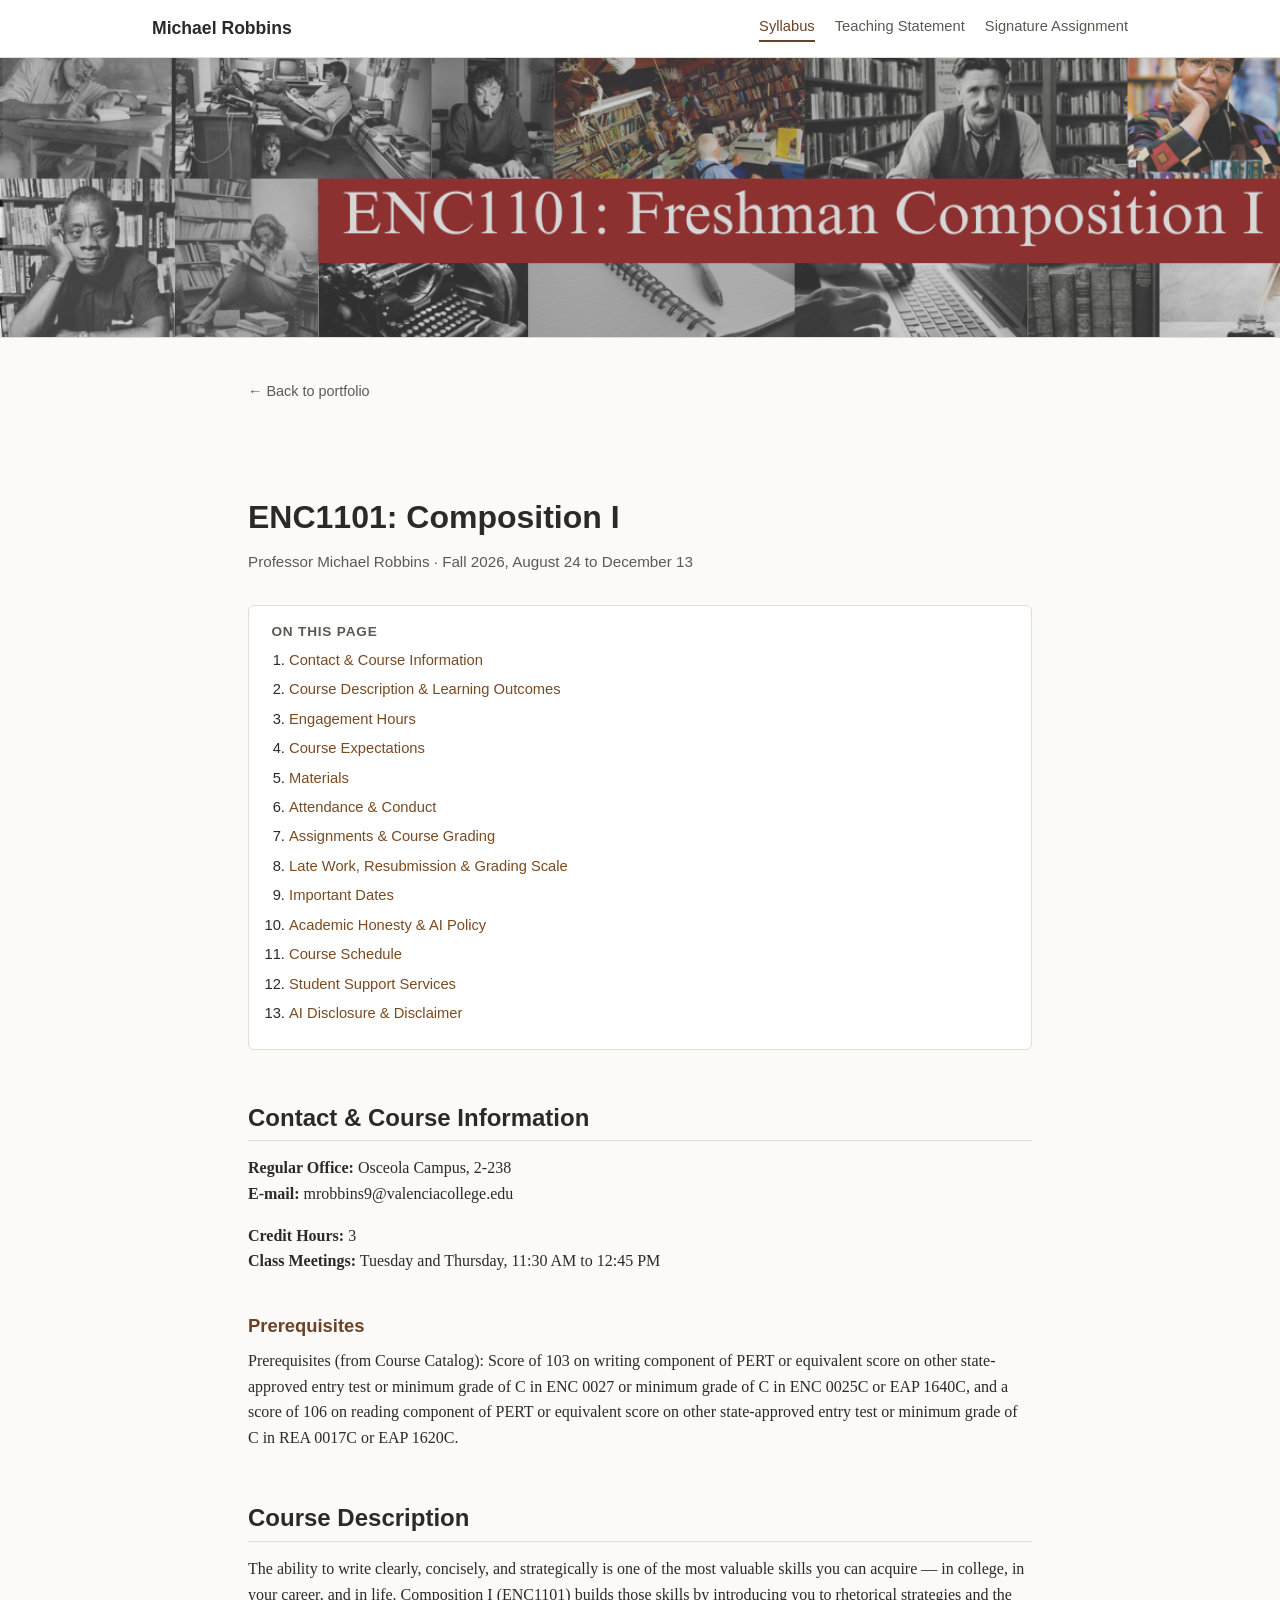
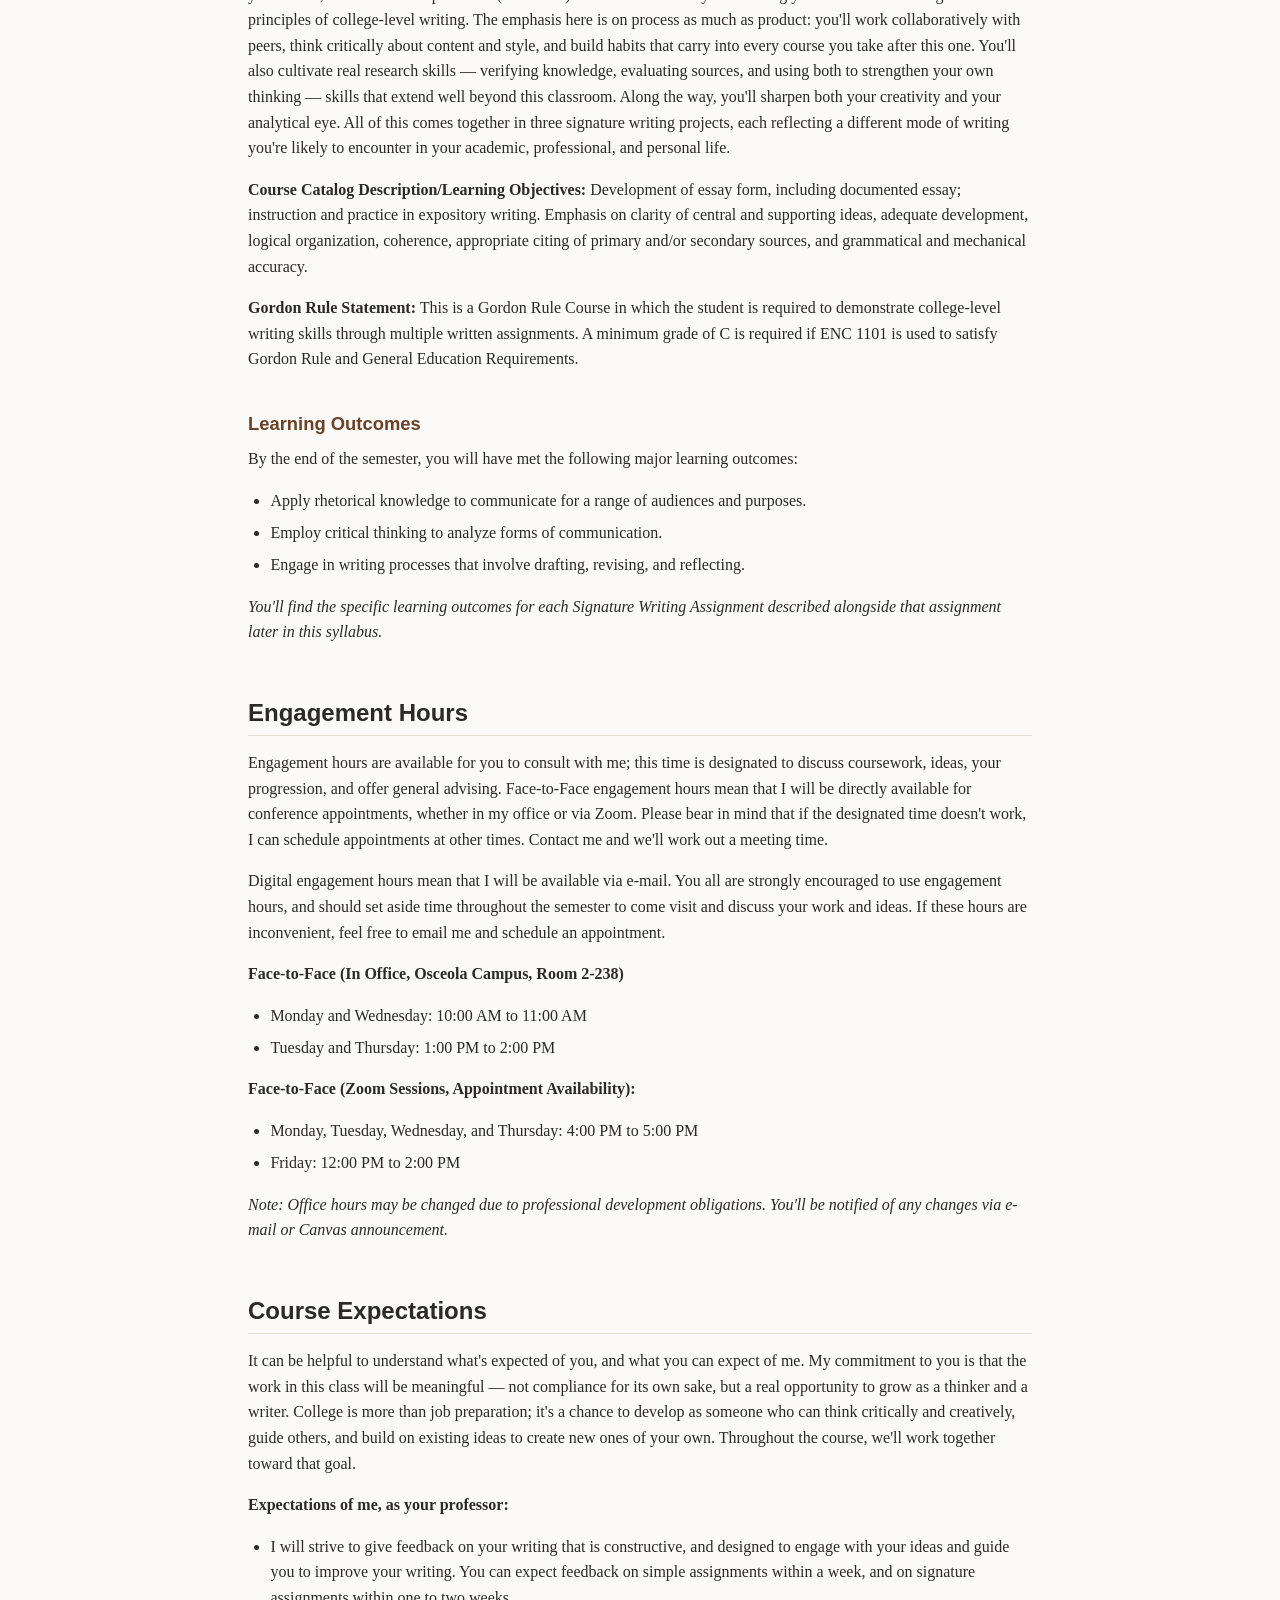
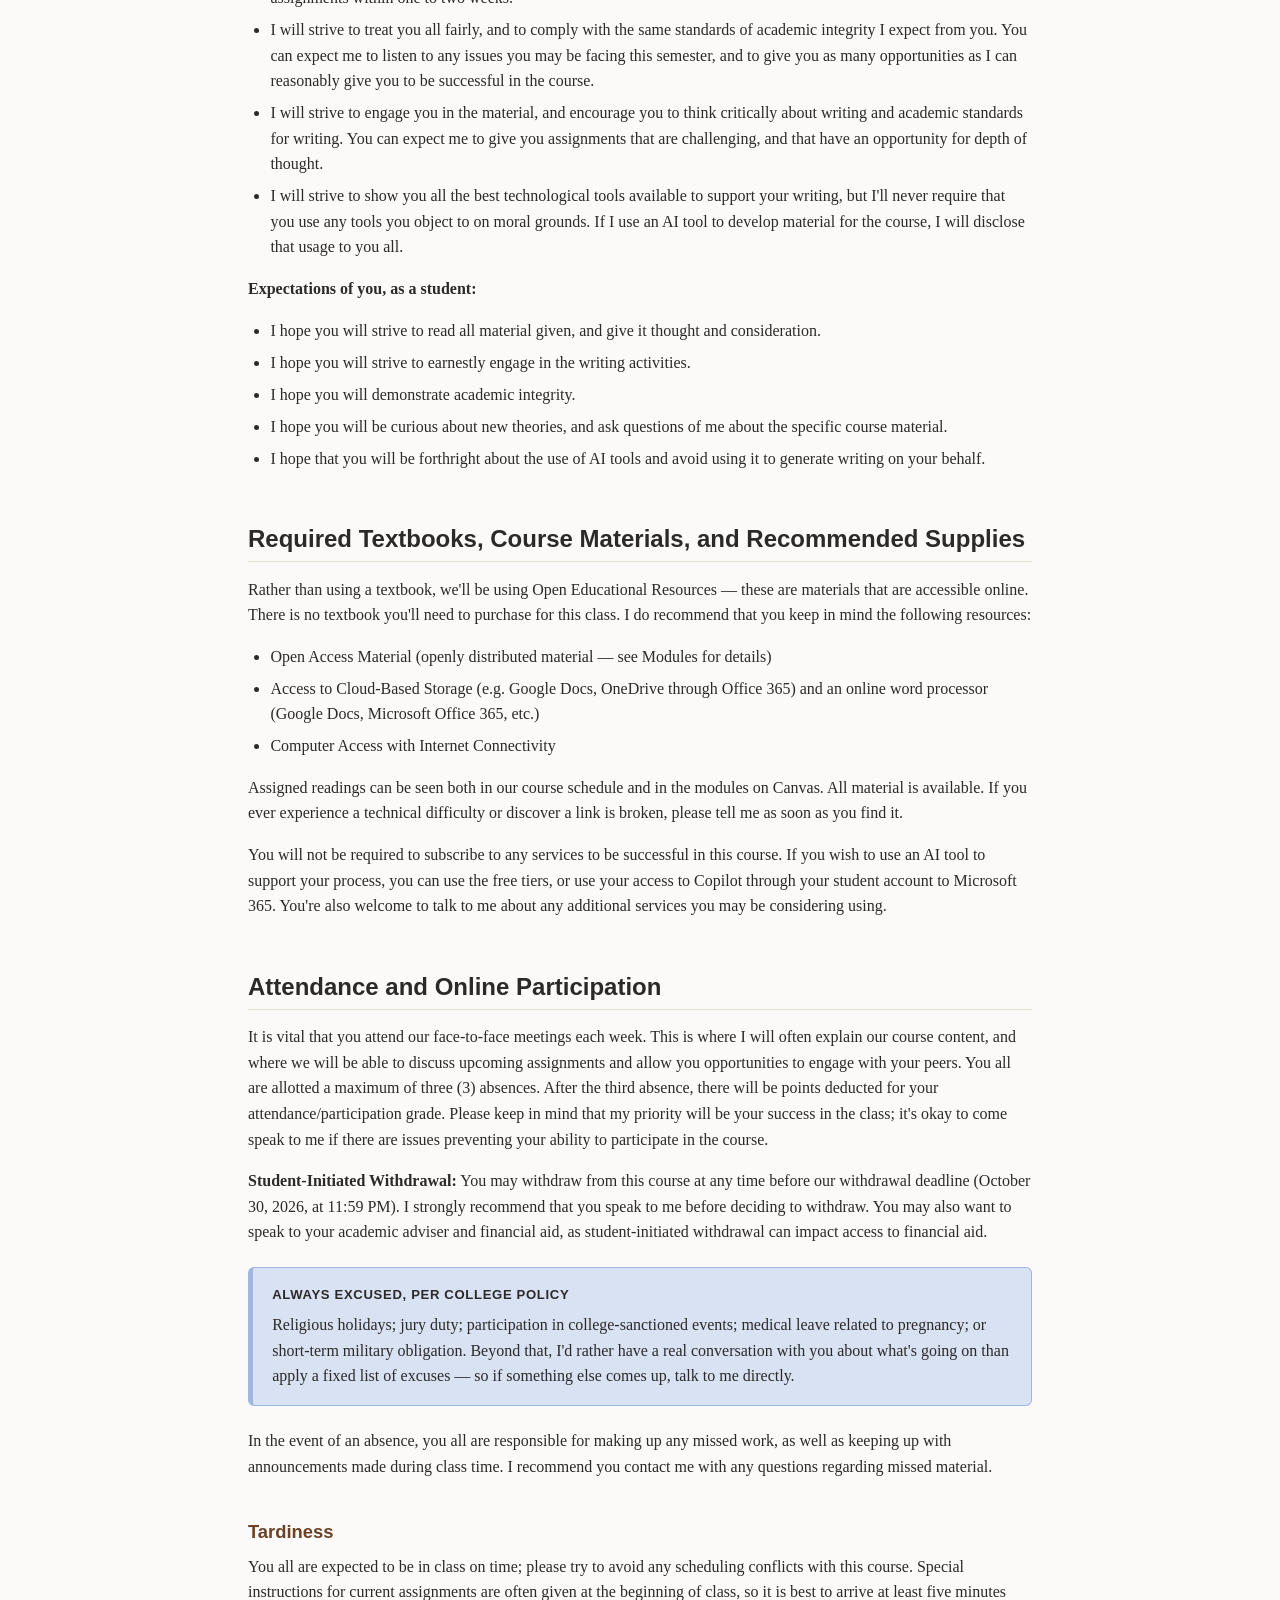
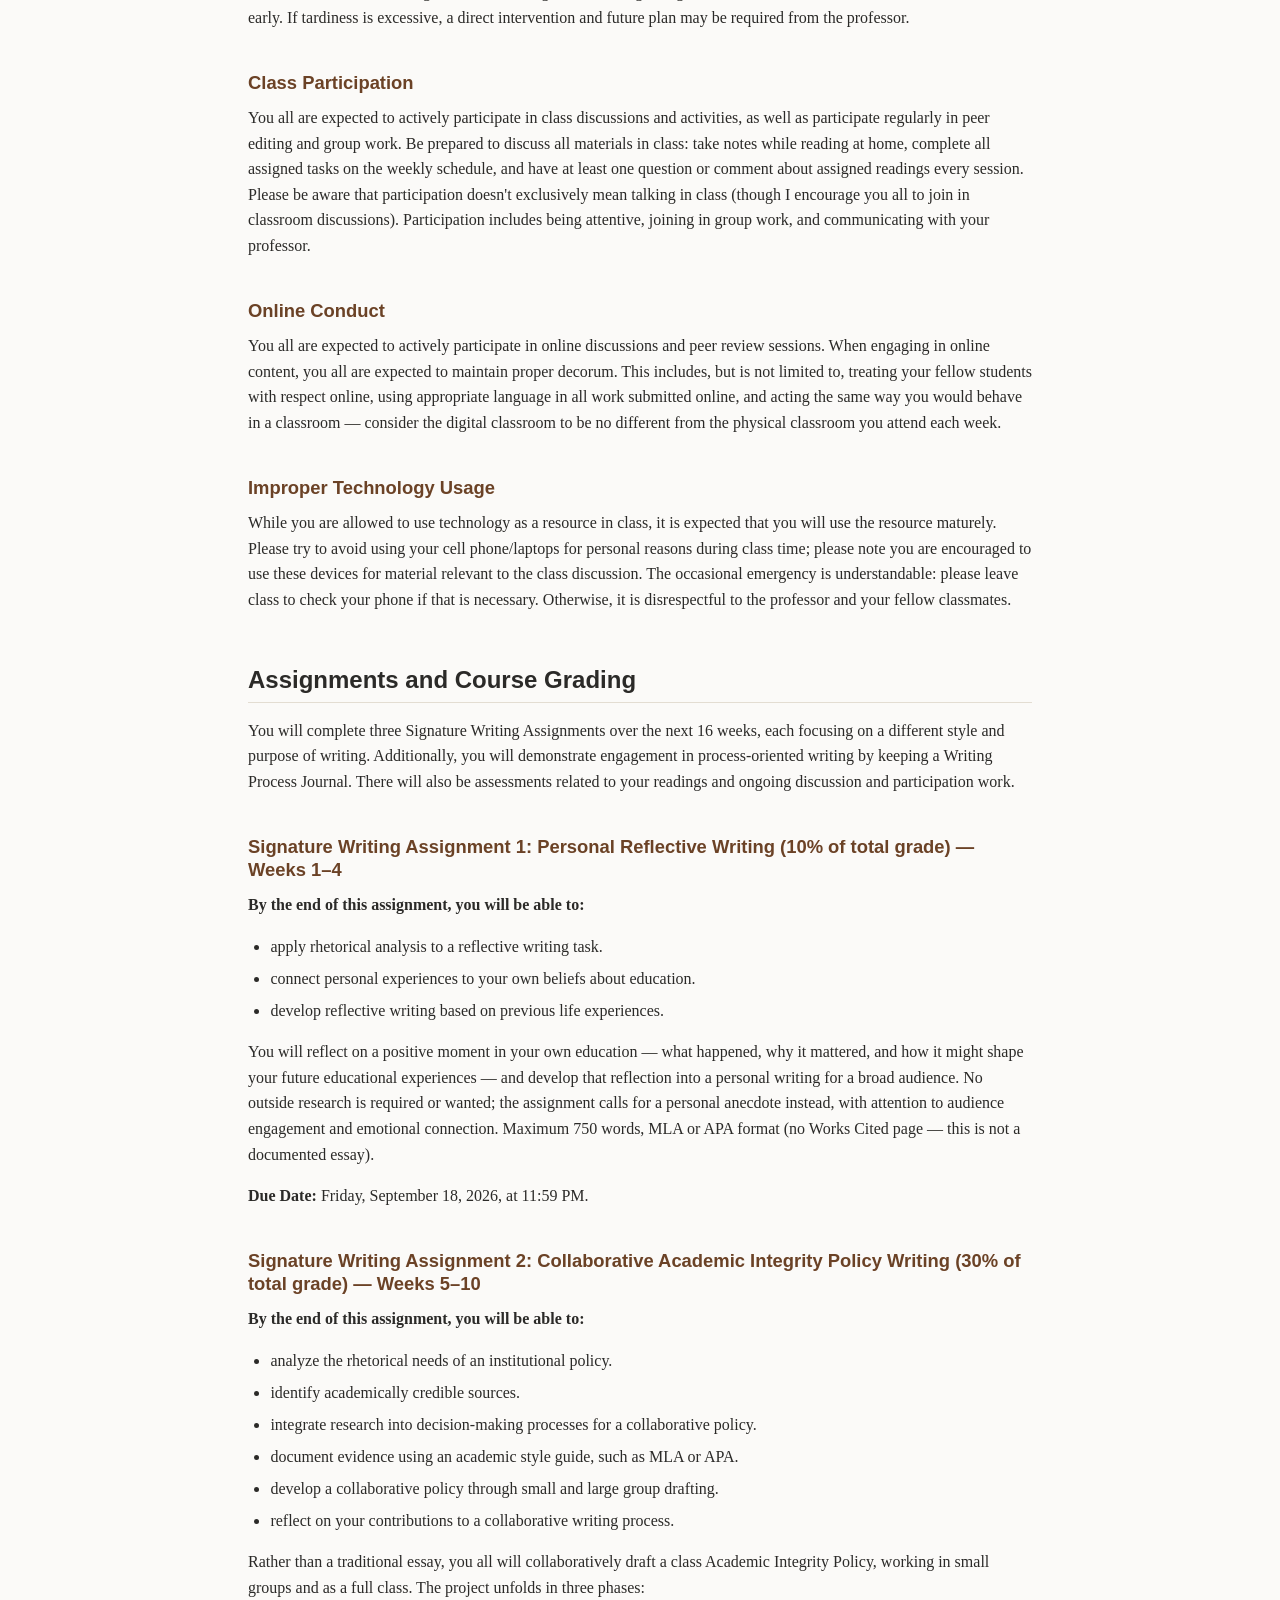
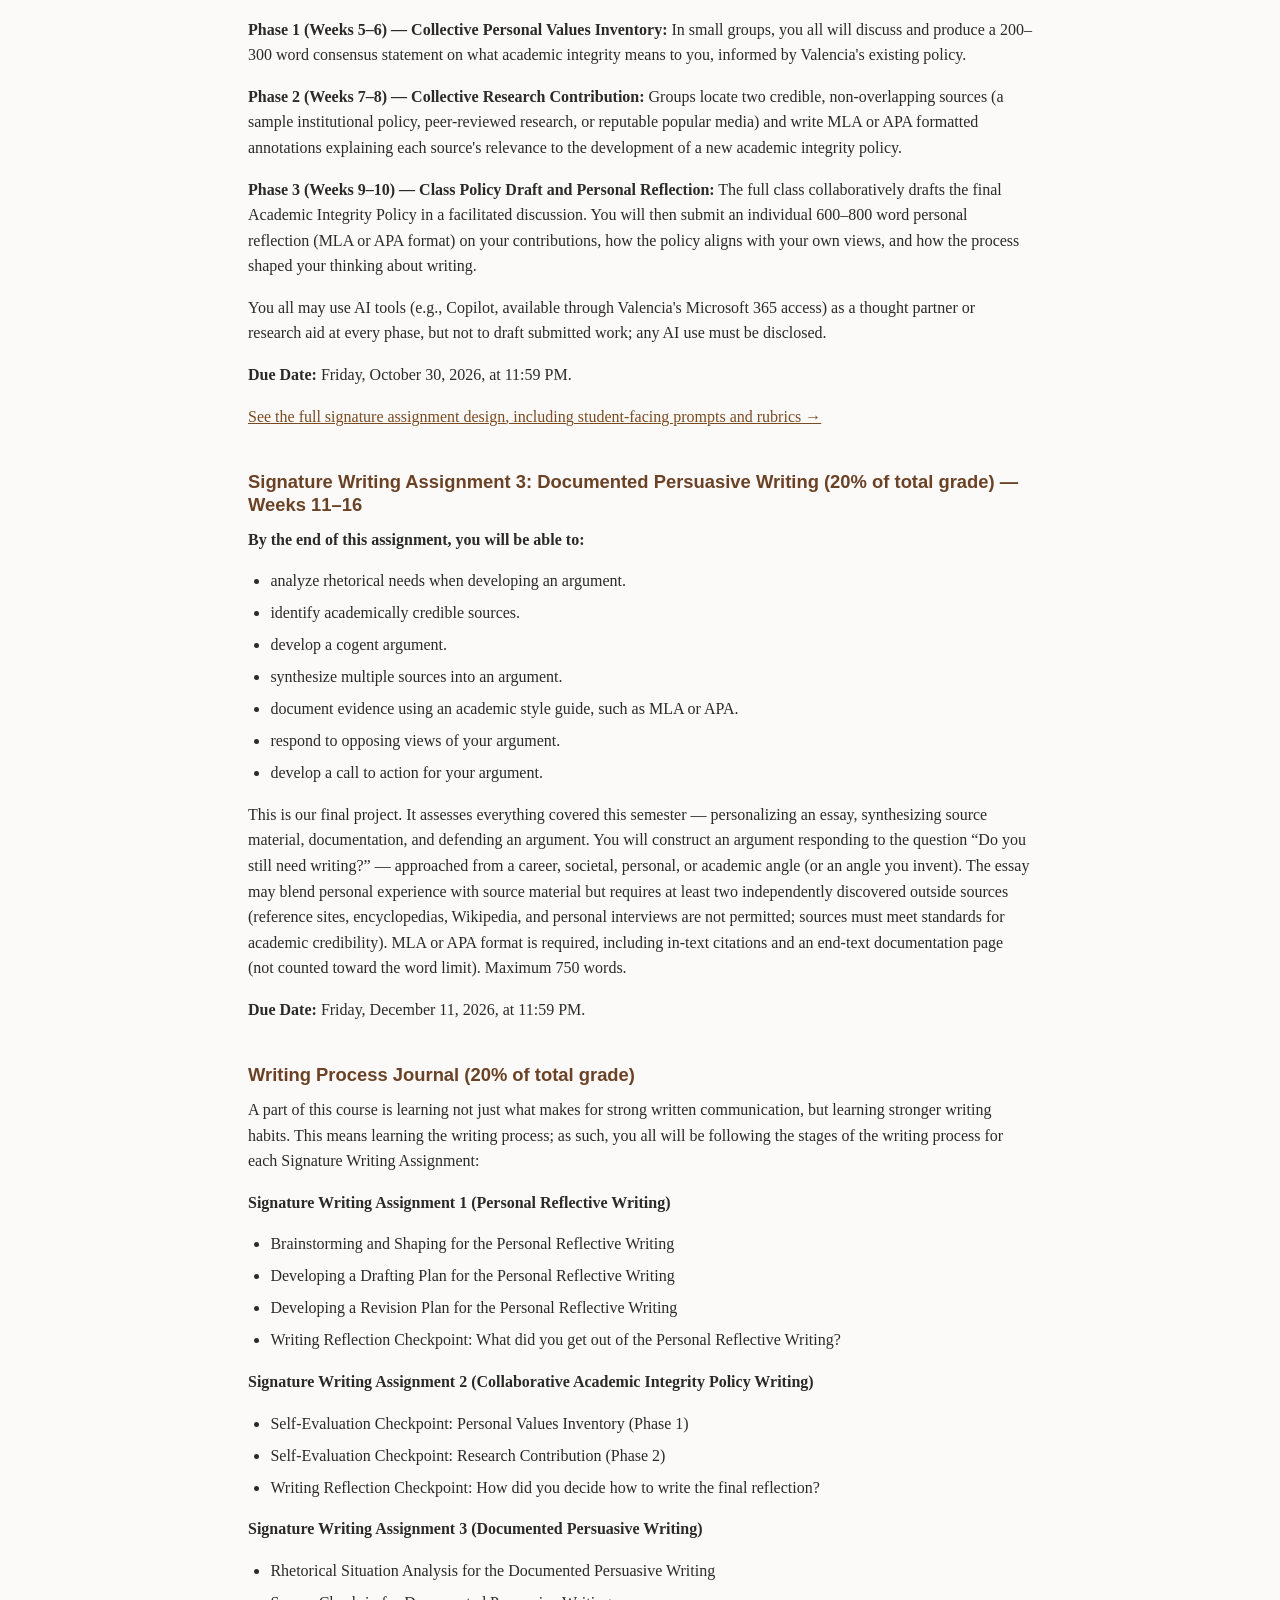
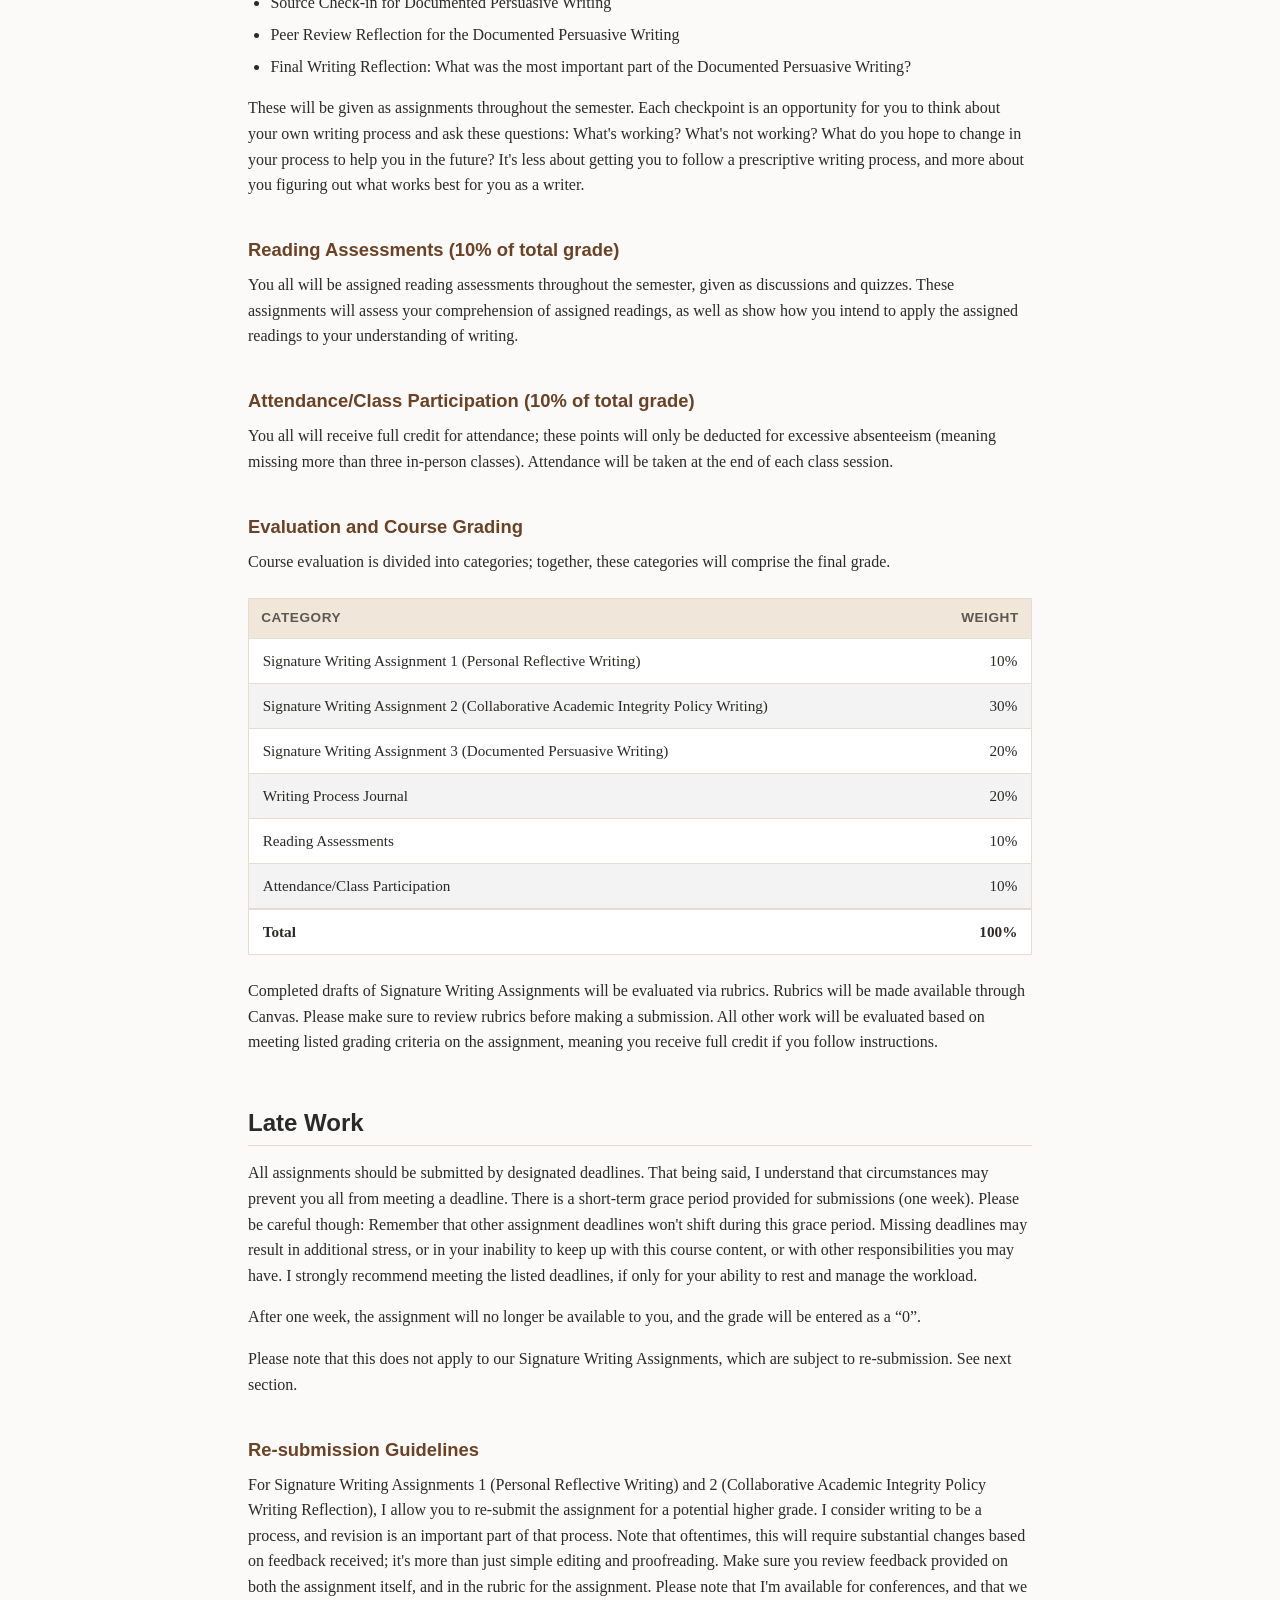
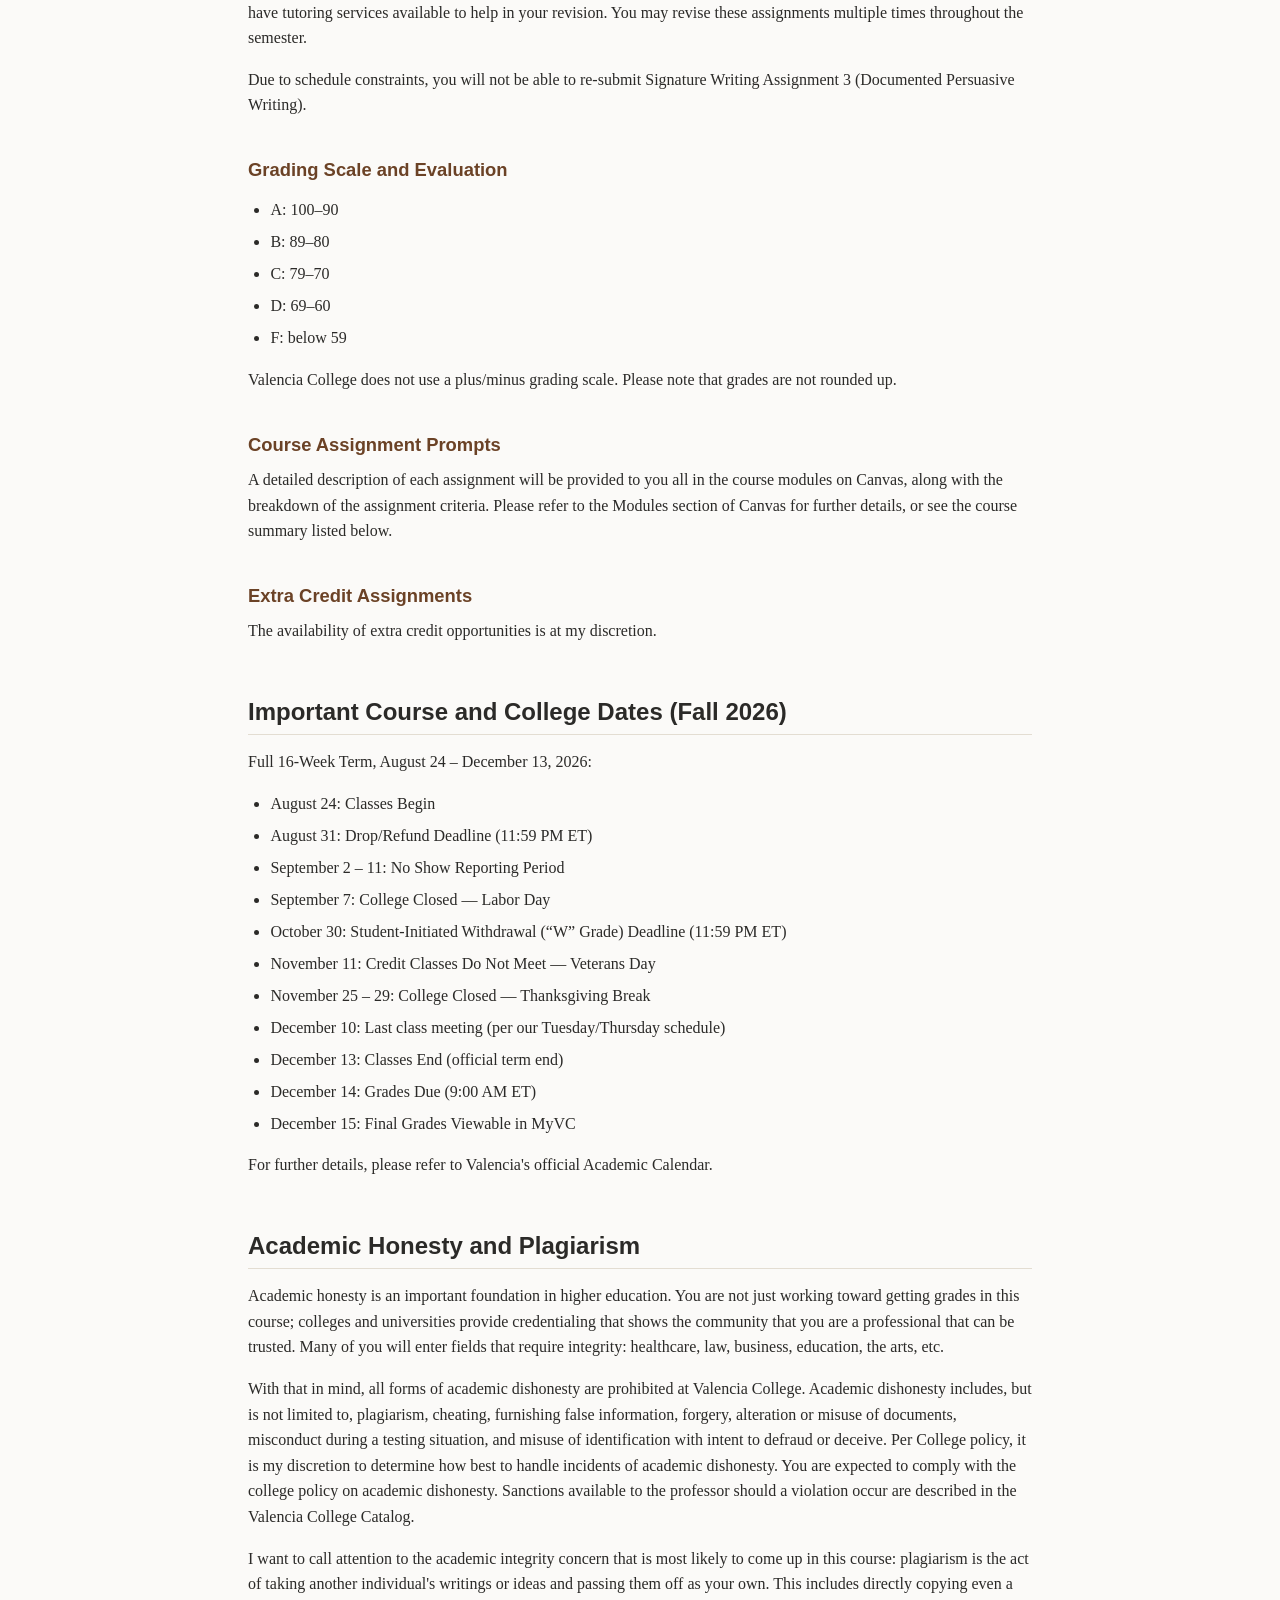
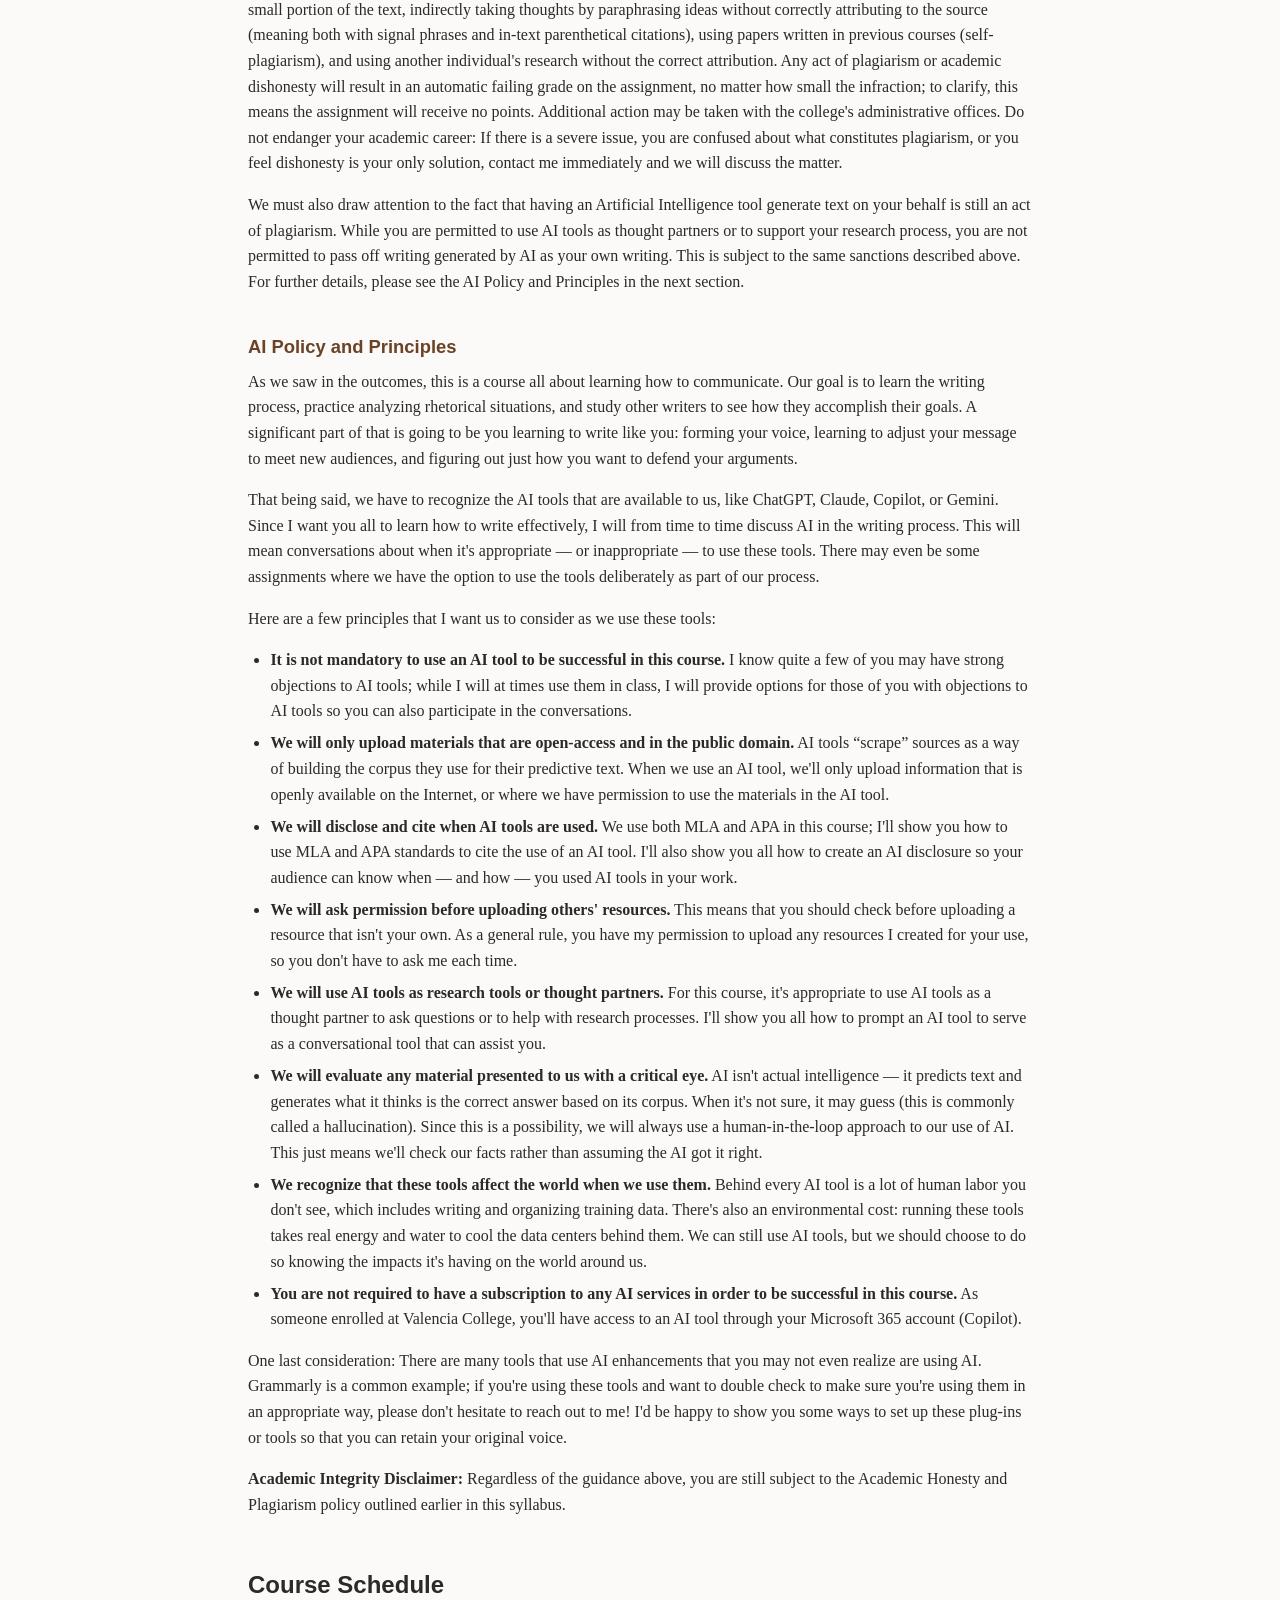
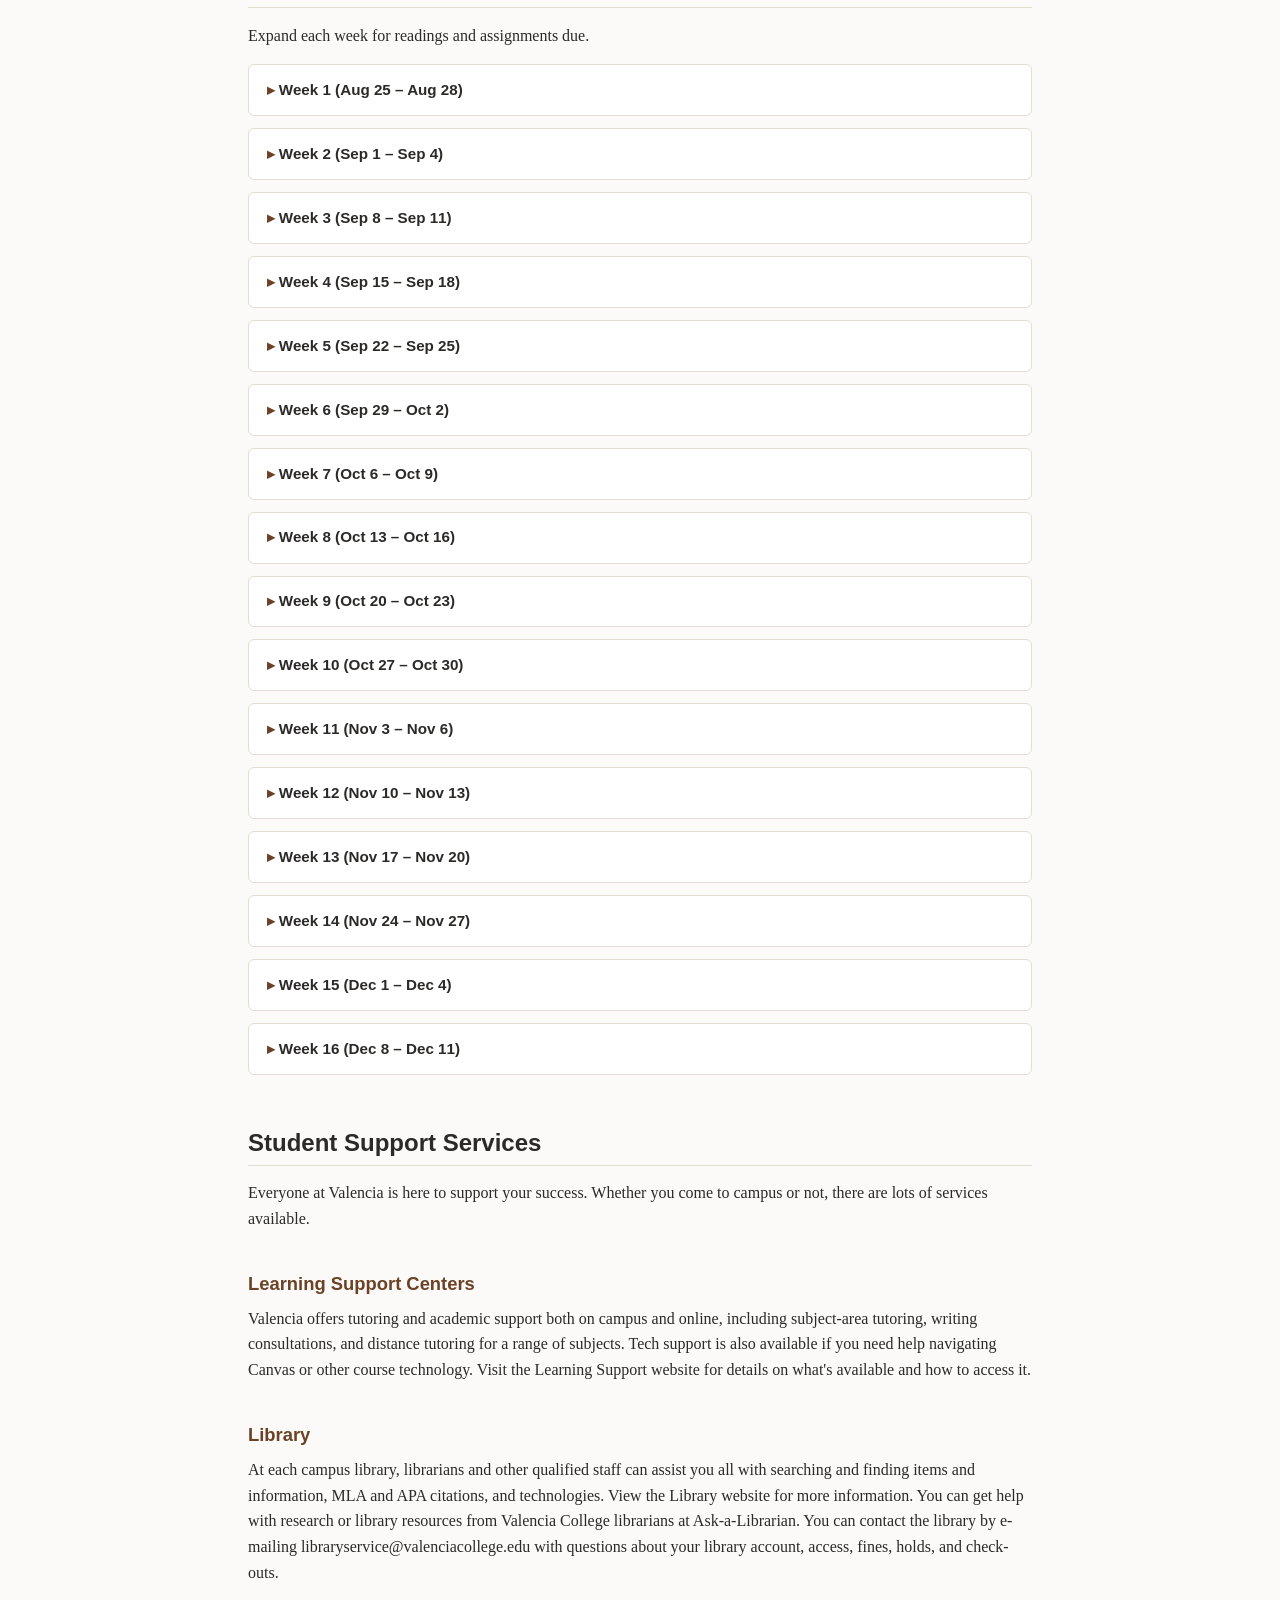
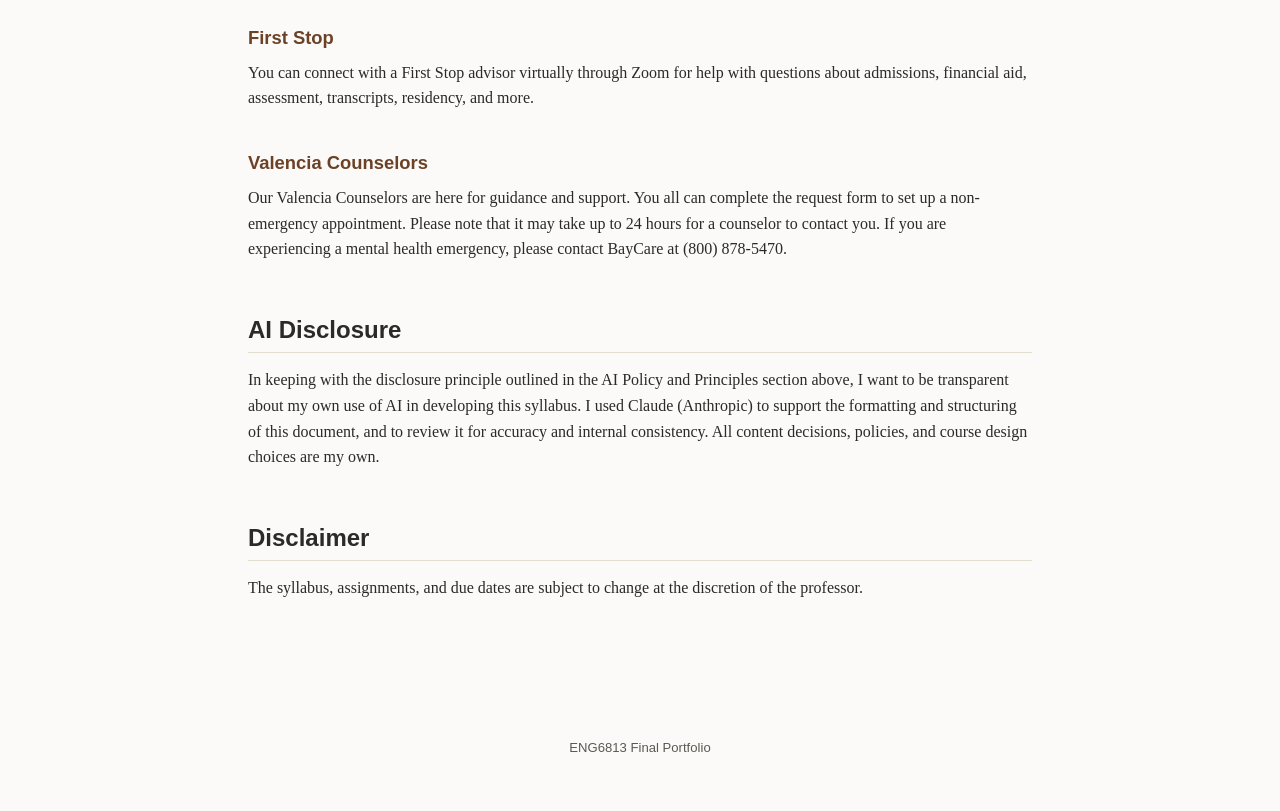
==== commit 3986d044: "Add headshot to index.html and banner to syllabus.html Moves the uploaded images into images/. The h" ====
--- a/syllabus.html
+++ b/syllabus.html
@@ -19,6 +19,8 @@
       </nav>
     </div>
   </header>
+
+  <img class="page-banner" src="images/Freshman Composition I, 2025-2026 (3).png" alt="ENC1101: Freshman Composition I banner collage of writers and writing tools">
 
   <main class="page page--wide">
     <a class="back-link" href="index.html">&larr; Back to portfolio</a>
--- a/assets/style.css
+++ b/assets/style.css
@@ -143,6 +143,17 @@
   border-bottom-color: var(--color-accent);
 }
 
+/* ---------- Page banner image ---------- */
+
+.page-banner {
+  display: block;
+  width: 100%;
+  max-height: 280px;
+  object-fit: cover;
+  object-position: center;
+  border-bottom: 1px solid var(--color-border);
+}
+
 /* ---------- Page shell ---------- */
 
 .page {
@@ -444,9 +455,30 @@
   margin-bottom: 0.6em;
 }
 
+.hero__identity {
+  display: flex;
+  align-items: center;
+  gap: 1.5rem;
+  flex-wrap: wrap;
+}
+
+.hero__photo {
+  width: 96px;
+  height: 96px;
+  border-radius: 50%;
+  object-fit: cover;
+  border: 3px solid var(--color-surface);
+  box-shadow: 0 0 0 1px var(--color-border), 0 6px 16px rgba(43, 42, 40, 0.12);
+  flex-shrink: 0;
+}
+
 .hero h1 {
   margin-top: 0;
   font-size: 2.6rem;
+}
+
+.hero__identity h1 {
+  margin-bottom: 0;
 }
 
 .hero__intro {
